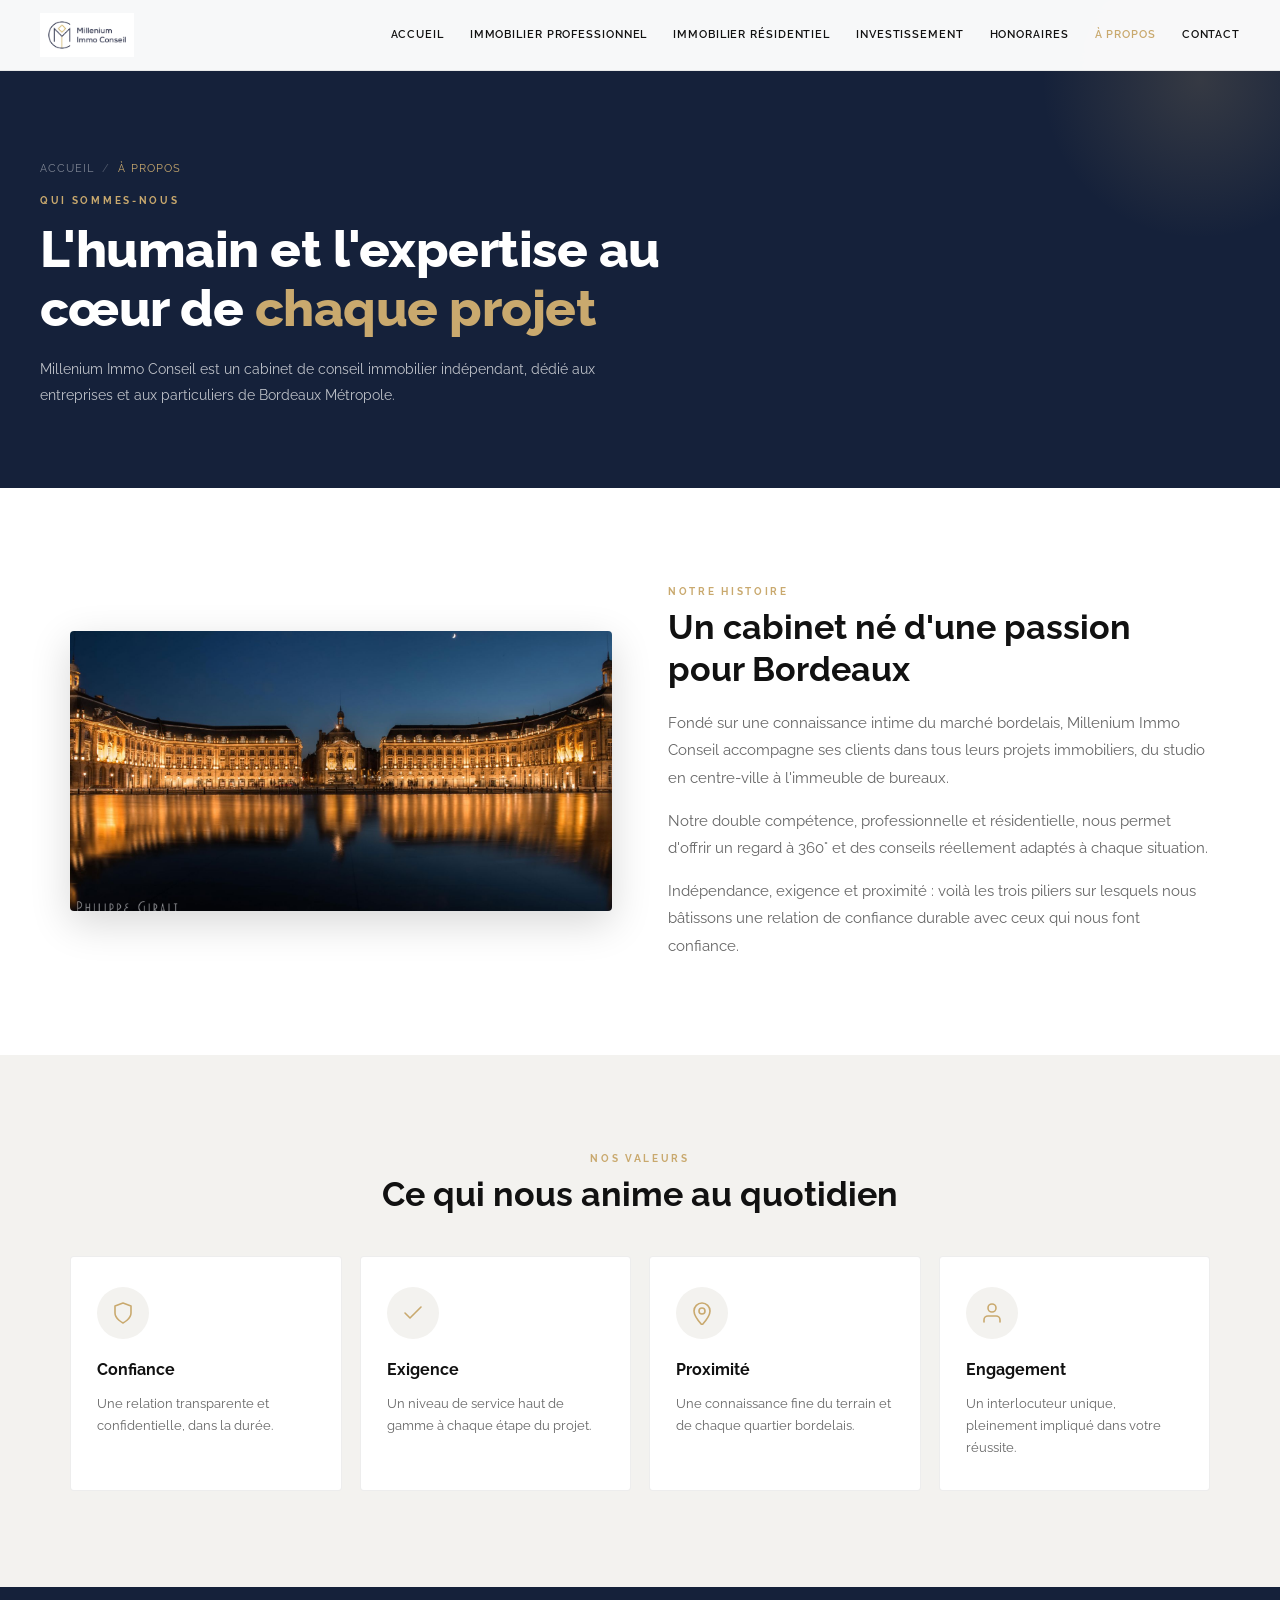
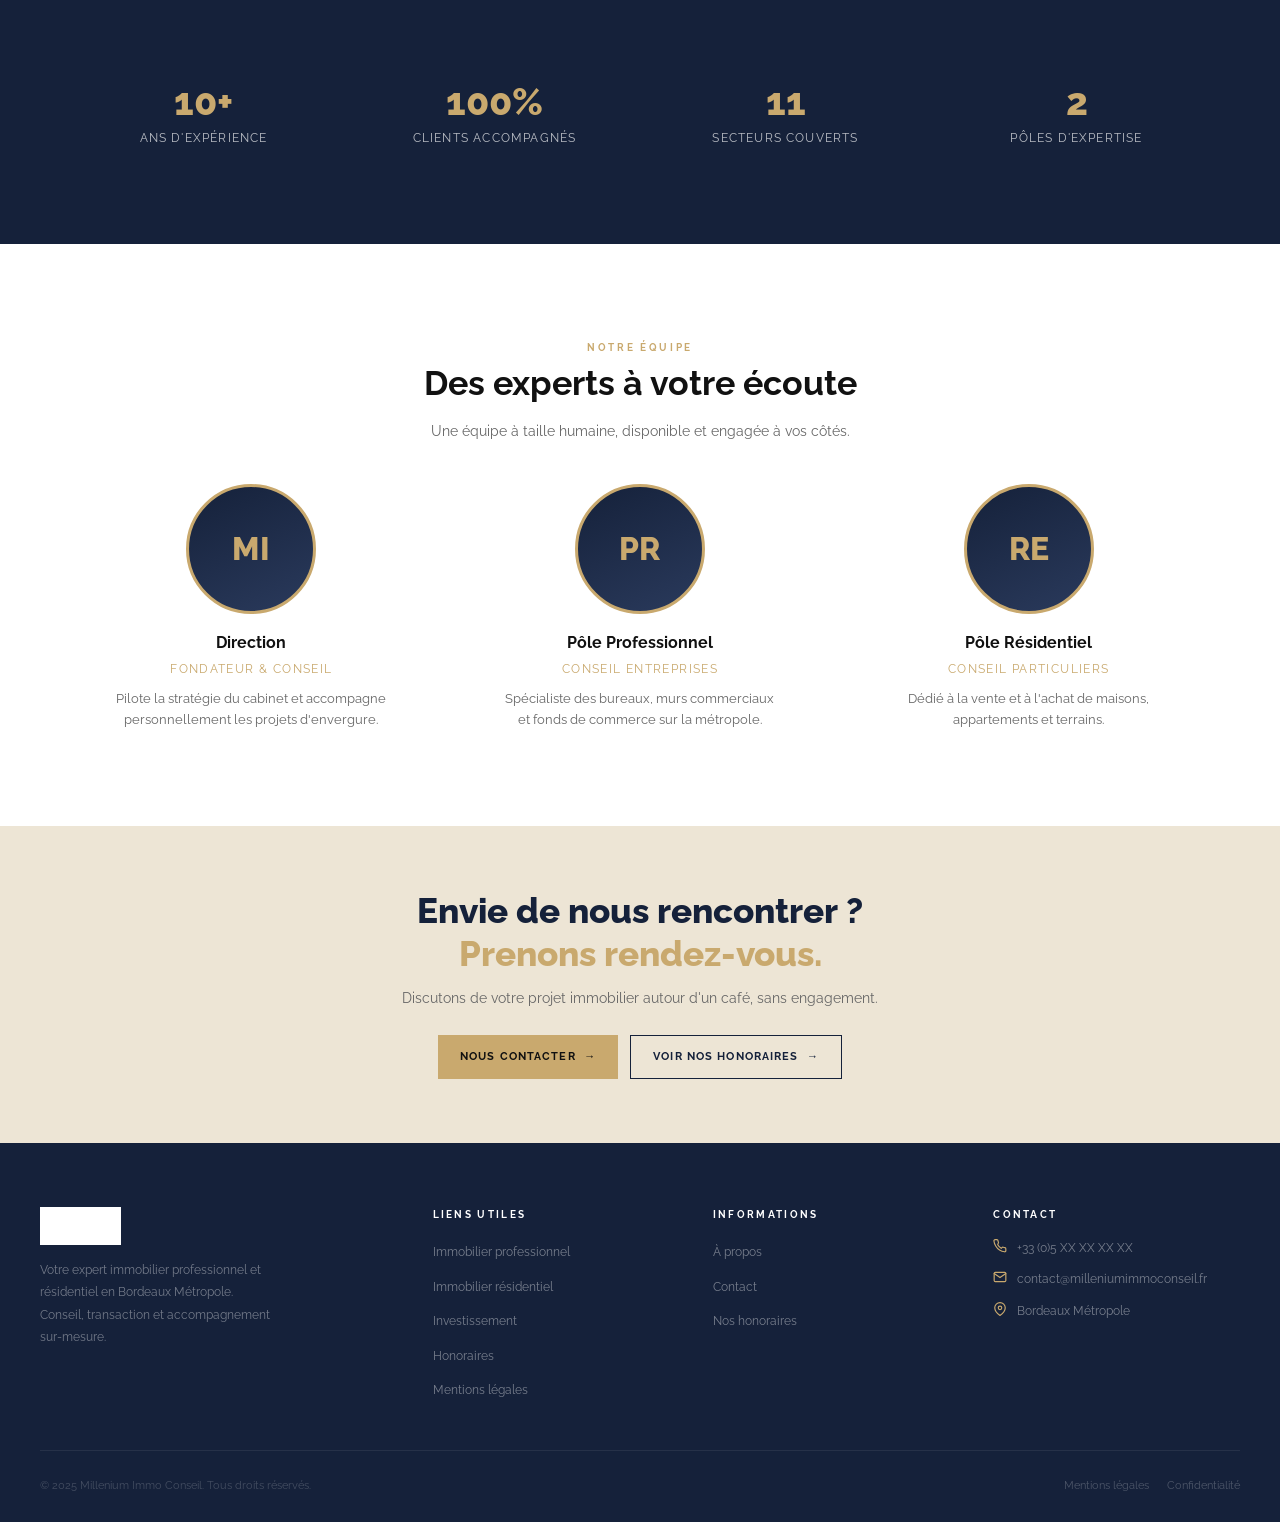
==== a-propos.html @ 80149eb8 "Ajoute les pages du site, images de secteurs et assets CSS/JS Refonte de la page d'accueil (SEO, pre" ====
<!DOCTYPE html>
<html lang="fr">
<head>
  <meta charset="UTF-8">
  <meta name="viewport" content="width=device-width, initial-scale=1.0">
  <title>À Propos – Millenium Immo Conseil</title>
  <meta name="description" content="Découvrez Millenium Immo Conseil : notre histoire, nos valeurs et notre équipe d'experts de l'immobilier à Bordeaux Métropole.">
  <link rel="preconnect" href="https://fonts.googleapis.com">
  <link rel="preconnect" href="https://fonts.gstatic.com" crossorigin>
  <link href="https://fonts.googleapis.com/css2?family=Raleway:wght@300;400;500;600;700;800&display=swap" rel="stylesheet">
  <link rel="stylesheet" href="css/style.css">
</head>
<body>

  <!-- ══════════ HEADER ══════════ -->
  <header>
    <div class="header-inner">
      <a href="index.html" class="logo"><img src="IMG/Logo_MilleniumImmoConseil.jpg" alt="Millenium Immo Conseil"></a>
      <button class="nav-toggle" id="navToggle" aria-label="Ouvrir le menu"><span></span><span></span><span></span></button>
      <nav class="main-nav" id="mainNav">
        <a href="index.html">Accueil</a>
        <a href="professionnel.html">Immobilier Professionnel</a>
        <a href="residentiel.html">Immobilier Résidentiel</a>
        <a href="investissement.html">Investissement</a>
        <a href="honoraires.html">Honoraires</a>
        <a href="a-propos.html" class="active">À Propos</a>
        <a href="contact.html">Contact</a>
      </nav>
    </div>
  </header>

  <!-- ══════════ HERO ══════════ -->
  <section class="page-hero">
    <div class="page-hero-inner">
      <div class="breadcrumb">
        <a href="index.html">Accueil</a><span class="sep">/</span><span class="current">À Propos</span>
      </div>
      <span class="eyebrow">Qui sommes-nous</span>
      <h1>L'humain et l'expertise au cœur de <span class="gold">chaque projet</span></h1>
      <p class="lead">Millenium Immo Conseil est un cabinet de conseil immobilier indépendant, dédié aux entreprises et aux particuliers de Bordeaux Métropole.</p>
    </div>
  </section>

  <!-- ══════════ HISTOIRE ══════════ -->
  <section class="section">
    <div class="container">
      <div class="split">
        <div class="split-media" style="background-image:url('IMG/place-de-la-bourse-1.jpg');"></div>
        <div>
          <span class="eyebrow">Notre histoire</span>
          <h2 class="section-h2">Un cabinet né d'une passion pour Bordeaux</h2>
          <div class="lead-text">
            <p>Fondé sur une connaissance intime du marché bordelais, Millenium Immo Conseil accompagne ses clients dans tous leurs projets immobiliers, du studio en centre-ville à l'immeuble de bureaux.</p>
            <p>Notre double compétence, professionnelle et résidentielle, nous permet d'offrir un regard à 360° et des conseils réellement adaptés à chaque situation.</p>
            <p>Indépendance, exigence et proximité&nbsp;: voilà les trois piliers sur lesquels nous bâtissons une relation de confiance durable avec ceux qui nous font confiance.</p>
          </div>
        </div>
      </div>
    </div>
  </section>

  <!-- ══════════ VALEURS ══════════ -->
  <section class="section alt">
    <div class="container">
      <div class="section-head">
        <span class="eyebrow">Nos valeurs</span>
        <h2 class="section-h2">Ce qui nous anime au quotidien</h2>
      </div>
      <div class="values-grid">
        <div class="feature-card">
          <div class="feature-icon"><svg width="24" height="24" viewBox="0 0 24 24" fill="none" stroke="currentColor" stroke-width="1.6" stroke-linecap="round" stroke-linejoin="round"><path d="M12 22s8-4 8-10V5l-8-3-8 3v7c0 6 8 10 8 10z"/></svg></div>
          <h3>Confiance</h3>
          <p>Une relation transparente et confidentielle, dans la durée.</p>
        </div>
        <div class="feature-card">
          <div class="feature-icon"><svg width="24" height="24" viewBox="0 0 24 24" fill="none" stroke="currentColor" stroke-width="1.6" stroke-linecap="round" stroke-linejoin="round"><polyline points="20 6 9 17 4 12"/></svg></div>
          <h3>Exigence</h3>
          <p>Un niveau de service haut de gamme à chaque étape du projet.</p>
        </div>
        <div class="feature-card">
          <div class="feature-icon"><svg width="24" height="24" viewBox="0 0 24 24" fill="none" stroke="currentColor" stroke-width="1.6" stroke-linecap="round" stroke-linejoin="round"><path d="M12 2a8 8 0 0 1 8 8c0 5.25-8 14-8 14S4 15.25 4 10a8 8 0 0 1 8-8z"/><circle cx="12" cy="10" r="3"/></svg></div>
          <h3>Proximité</h3>
          <p>Une connaissance fine du terrain et de chaque quartier bordelais.</p>
        </div>
        <div class="feature-card">
          <div class="feature-icon"><svg width="24" height="24" viewBox="0 0 24 24" fill="none" stroke="currentColor" stroke-width="1.6" stroke-linecap="round" stroke-linejoin="round"><path d="M20 21v-2a4 4 0 0 0-4-4H8a4 4 0 0 0-4 4v2"/><circle cx="12" cy="7" r="4"/></svg></div>
          <h3>Engagement</h3>
          <p>Un interlocuteur unique, pleinement impliqué dans votre réussite.</p>
        </div>
      </div>
    </div>
  </section>

  <!-- ══════════ CHIFFRES ══════════ -->
  <section class="section navy">
    <div class="container">
      <div class="stats">
        <div class="stat"><div class="num">10+</div><div class="label">Ans d'expérience</div></div>
        <div class="stat"><div class="num">100%</div><div class="label">Clients accompagnés</div></div>
        <div class="stat"><div class="num">11</div><div class="label">Secteurs couverts</div></div>
        <div class="stat"><div class="num">2</div><div class="label">Pôles d'expertise</div></div>
      </div>
    </div>
  </section>

  <!-- ══════════ ÉQUIPE ══════════ -->
  <section class="section">
    <div class="container">
      <div class="section-head">
        <span class="eyebrow">Notre équipe</span>
        <h2 class="section-h2">Des experts à votre écoute</h2>
        <p>Une équipe à taille humaine, disponible et engagée à vos côtés.</p>
      </div>
      <div class="team-grid cols-3">
        <div class="team-card">
          <div class="team-photo">MI</div>
          <h3>Direction</h3>
          <div class="role">Fondateur &amp; Conseil</div>
          <p>Pilote la stratégie du cabinet et accompagne personnellement les projets d'envergure.</p>
        </div>
        <div class="team-card">
          <div class="team-photo">PR</div>
          <h3>Pôle Professionnel</h3>
          <div class="role">Conseil entreprises</div>
          <p>Spécialiste des bureaux, murs commerciaux et fonds de commerce sur la métropole.</p>
        </div>
        <div class="team-card">
          <div class="team-photo">RE</div>
          <h3>Pôle Résidentiel</h3>
          <div class="role">Conseil particuliers</div>
          <p>Dédié à la vente et à l'achat de maisons, appartements et terrains.</p>
        </div>
      </div>
    </div>
  </section>

  <!-- ══════════ CTA ══════════ -->
  <section class="cta-band">
    <h2>Envie de nous rencontrer&nbsp;?<br><span class="gold">Prenons rendez-vous.</span></h2>
    <p>Discutons de votre projet immobilier autour d'un café, sans engagement.</p>
    <div class="cta-btns">
      <a href="contact.html" class="btn-cta-gold">Nous contacter &nbsp;→</a>
      <a href="honoraires.html" class="btn-cta-dark">Voir nos honoraires &nbsp;→</a>
    </div>
  </section>

  <!-- ══════════ FOOTER ══════════ -->
  <footer>
    <div class="footer-wrap">
      <div class="footer-top">
        <div>
          <img src="IMG/Logo_MilleniumImmoConseil_Q_fdblc.jpg" alt="Millenium Immo Conseil" class="f-logo" loading="lazy" decoding="async">
          <p class="f-brand-desc">Votre expert immobilier professionnel et résidentiel en Bordeaux Métropole. Conseil, transaction et accompagnement sur-mesure.</p>
        </div>
        <div>
          <p class="f-col-title">Liens Utiles</p>
          <ul class="f-links">
            <li><a href="professionnel.html">Immobilier professionnel</a></li>
            <li><a href="residentiel.html">Immobilier résidentiel</a></li>
            <li><a href="investissement.html">Investissement</a></li>
            <li><a href="honoraires.html">Honoraires</a></li>
            <li><a href="mentions-legales.html">Mentions légales</a></li>
          </ul>
        </div>
        <div>
          <p class="f-col-title">Informations</p>
          <ul class="f-links">
            <li><a href="a-propos.html">À propos</a></li>
            <li><a href="contact.html">Contact</a></li>
            <li><a href="honoraires.html">Nos honoraires</a></li>
          </ul>
        </div>
        <div>
          <p class="f-col-title">Contact</p>
          <div class="f-contact-row">
            <svg width="14" height="14" viewBox="0 0 24 24" fill="none" stroke="currentColor" stroke-width="2" stroke-linecap="round" stroke-linejoin="round"><path d="M22 16.92v3a2 2 0 0 1-2.18 2 19.79 19.79 0 0 1-8.63-3.07A19.5 19.5 0 0 1 4.69 12 19.79 19.79 0 0 1 1.61 3.37 2 2 0 0 1 3.58 1h3a2 2 0 0 1 2 1.72 12.84 12.84 0 0 0 .7 2.81 2 2 0 0 1-.45 2.11L8.09 9.91a16 16 0 0 0 6 6l1.27-1.27a2 2 0 0 1 2.11-.45 12.84 12.84 0 0 0 2.81.7A2 2 0 0 1 22 16.92z"/></svg>
            <span>+33 (0)5 XX XX XX XX</span>
          </div>
          <div class="f-contact-row">
            <svg width="14" height="14" viewBox="0 0 24 24" fill="none" stroke="currentColor" stroke-width="2" stroke-linecap="round" stroke-linejoin="round"><path d="M4 4h16c1.1 0 2 .9 2 2v12c0 1.1-.9 2-2 2H4c-1.1 0-2-.9-2-2V6c0-1.1.9-2 2-2z"/><polyline points="22,6 12,13 2,6"/></svg>
            <span>contact@milleniumimmoconseil.fr</span>
          </div>
          <div class="f-contact-row">
            <svg width="14" height="14" viewBox="0 0 24 24" fill="none" stroke="currentColor" stroke-width="2" stroke-linecap="round" stroke-linejoin="round"><path d="M21 10c0 7-9 13-9 13s-9-6-9-13a9 9 0 0 1 18 0z"/><circle cx="12" cy="10" r="3"/></svg>
            <span>Bordeaux Métropole</span>
          </div>
        </div>
      </div>
      <div class="footer-bottom">
        <span>© 2025 Millenium Immo Conseil. Tous droits réservés.</span>
        <div class="footer-bottom-links">
          <a href="mentions-legales.html">Mentions légales</a>
          <a href="mentions-legales.html">Confidentialité</a>
        </div>
      </div>
    </div>
  </footer>

  <script src="js/main.js"></script>
</body>
</html>
---- css/style.css ----
/* ════════════════════════════════════════════════
   Millenium Immo Conseil — Feuille de style partagée
   (mêmes couleurs / typographie que la page d'accueil)
   ════════════════════════════════════════════════ */

/* ── ROOT ───────────────────────────────── */
:root {
  --gold:       #C9A96E;
  --gold-light: #DFC08A;
  --dark:       #111111;
  --gray:       #666;
  --light-bg:   #F3F2EF;
  --navy:       #15213A;
  --cream:      #EDE5D5;
  --white:      #FFFFFF;
  --font:       'Raleway', sans-serif;
}

*, *::before, *::after { margin: 0; padding: 0; box-sizing: border-box; }
html { scroll-behavior: smooth; }
body { font-family: var(--font); color: var(--dark); background: var(--white); line-height: 1.6; -webkit-font-smoothing: antialiased; }
img { max-width: 100%; }

/* ── HEADER ─────────────────────────────── */
header {
  position: fixed;
  top: 0; left: 0; right: 0;
  z-index: 300;
  background: rgba(255,255,255,0.97);
  backdrop-filter: blur(10px);
  border-bottom: 1px solid rgba(0,0,0,0.07);
}

.header-inner {
  padding: 0 20px;
  height: 60px;
  display: flex;
  align-items: center;
  justify-content: space-between;
}

.logo img {
  height: 36px;
  width: auto;
  display: block;
  object-fit: contain;
}

/* hamburger */
.nav-toggle {
  display: flex;
  flex-direction: column;
  gap: 5px;
  background: none;
  border: none;
  cursor: pointer;
  padding: 6px;
  z-index: 10;
}
.nav-toggle span {
  display: block;
  width: 22px;
  height: 2px;
  background: var(--dark);
  border-radius: 1px;
  transition: transform 0.3s, opacity 0.3s;
}
.nav-toggle.open span:nth-child(1) { transform: translateY(7px) rotate(45deg); }
.nav-toggle.open span:nth-child(2) { opacity: 0; }
.nav-toggle.open span:nth-child(3) { transform: translateY(-7px) rotate(-45deg); }

/* mobile nav drawer */
.main-nav {
  display: none;
  position: fixed;
  top: 60px; left: 0; right: 0;
  background: rgba(255,255,255,0.99);
  padding: 24px 20px;
  border-bottom: 1px solid rgba(0,0,0,0.07);
  flex-direction: column;
  gap: 18px;
  z-index: 290;
}
.main-nav.open { display: flex; }

.main-nav a {
  color: var(--dark);
  text-decoration: none;
  font-size: 0.85rem;
  font-weight: 600;
  letter-spacing: 0.08em;
  text-transform: uppercase;
  transition: color 0.2s;
}
.main-nav a:hover, .main-nav a.active { color: var(--gold); }

@media (min-width: 1024px) {
  .header-inner {
    max-width: 1280px;
    margin: 0 auto;
    padding: 0 40px;
    height: 70px;
  }
  .logo img { height: 44px; }
  .nav-toggle { display: none; }
  .main-nav {
    display: flex !important;
    position: static;
    flex-direction: row;
    gap: 26px;
    padding: 0;
    background: none;
    border: none;
  }
  .main-nav a { font-size: 0.7rem; }
}

/* ── BOUTONS ────────────────────────────── */
.btn-primary {
  background: var(--gold);
  color: #111;
  padding: 12px 22px;
  font-family: var(--font);
  font-size: 0.7rem;
  font-weight: 700;
  letter-spacing: 0.1em;
  text-transform: uppercase;
  text-decoration: none;
  display: inline-flex;
  align-items: center;
  gap: 8px;
  transition: background 0.2s;
  white-space: nowrap;
  cursor: pointer;
  border: none;
}
.btn-primary:hover { background: var(--gold-light); }

.btn-ghost {
  background: rgba(0,0,0,0.30);
  color: var(--white);
  padding: 11px 22px;
  font-family: var(--font);
  font-size: 0.7rem;
  font-weight: 700;
  letter-spacing: 0.1em;
  text-transform: uppercase;
  text-decoration: none;
  border: 1.5px solid rgba(255,255,255,0.8);
  display: inline-flex;
  align-items: center;
  gap: 8px;
  transition: border-color 0.2s, background 0.2s;
  white-space: nowrap;
}
.btn-ghost:hover { border-color: #fff; background: rgba(0,0,0,0.50); }

.btn-outline-dark {
  display: inline-flex;
  align-items: center;
  gap: 8px;
  color: var(--white);
  font-family: var(--font);
  font-size: 0.7rem;
  font-weight: 700;
  letter-spacing: 0.1em;
  text-transform: uppercase;
  text-decoration: none;
  border: 1.5px solid rgba(255,255,255,0.65);
  padding: 12px 26px;
  transition: background 0.2s, color 0.2s, border-color 0.2s;
}
.btn-outline-dark:hover { background: var(--white); color: var(--navy); border-color: var(--white); }

/* bouton or sur fond clair */
.btn-cta-gold {
  background: var(--gold);
  color: #111;
  padding: 13px 22px;
  font-family: var(--font);
  font-size: 0.7rem;
  font-weight: 700;
  letter-spacing: 0.1em;
  text-transform: uppercase;
  text-decoration: none;
  display: inline-flex;
  align-items: center;
  gap: 8px;
  white-space: nowrap;
  transition: background 0.2s;
  border: none;
  cursor: pointer;
}
.btn-cta-gold:hover { background: var(--gold-light); }

.btn-cta-dark {
  background: transparent;
  color: var(--navy);
  padding: 12px 22px;
  font-family: var(--font);
  font-size: 0.7rem;
  font-weight: 700;
  letter-spacing: 0.1em;
  text-transform: uppercase;
  text-decoration: none;
  border: 1.5px solid var(--navy);
  display: inline-flex;
  align-items: center;
  gap: 8px;
  white-space: nowrap;
  transition: border-color 0.2s, background 0.2s;
}
.btn-cta-dark:hover { background: rgba(21,25,58,0.06); }

/* ── HERO DE PAGE (bandeau navy) ────────── */
.page-hero {
  position: relative;
  background: var(--navy);
  padding: 120px 20px 56px;
  overflow: hidden;
}
.page-hero::after {
  content: '';
  position: absolute;
  right: -80px; top: -80px;
  width: 320px; height: 320px;
  border-radius: 50%;
  background: radial-gradient(circle, rgba(201,169,110,0.18) 0%, transparent 70%);
  pointer-events: none;
}
.page-hero-inner { max-width: 1280px; margin: 0 auto; position: relative; z-index: 2; }

.breadcrumb {
  display: flex;
  gap: 8px;
  align-items: center;
  font-size: 0.66rem;
  letter-spacing: 0.1em;
  text-transform: uppercase;
  color: rgba(255,255,255,0.45);
  margin-bottom: 16px;
}
.breadcrumb a { color: rgba(255,255,255,0.45); text-decoration: none; transition: color 0.2s; }
.breadcrumb a:hover { color: var(--gold); }
.breadcrumb span.sep { color: rgba(255,255,255,0.25); }
.breadcrumb span.current { color: var(--gold); }

.page-hero .eyebrow {
  display: block;
  color: var(--gold);
  font-size: 0.6rem;
  font-weight: 700;
  letter-spacing: 0.28em;
  text-transform: uppercase;
  margin-bottom: 12px;
}

.page-hero h1 {
  color: var(--white);
  font-size: 2rem;
  font-weight: 800;
  line-height: 1.15;
  letter-spacing: -0.01em;
  max-width: 760px;
}
.page-hero h1 .gold { color: var(--gold); }

.page-hero p.lead {
  color: rgba(255,255,255,0.72);
  font-size: 0.9rem;
  line-height: 1.8;
  margin-top: 18px;
  max-width: 600px;
}

@media (min-width: 768px) {
  .page-hero { padding: 150px 32px 72px; }
  .page-hero h1 { font-size: 2.8rem; }
}
@media (min-width: 1024px) {
  .page-hero { padding: 160px 40px 80px; }
  .page-hero h1 { font-size: 3.2rem; }
}

/* ── SECTIONS GÉNÉRIQUES ────────────────── */
.section { padding: 56px 20px; }
.section.alt { background: var(--light-bg); }
.section.cream { background: var(--cream); }
.container { max-width: 1140px; margin: 0 auto; }
.container-narrow { max-width: 820px; margin: 0 auto; }

.eyebrow {
  display: block;
  color: var(--gold);
  font-size: 0.6rem;
  font-weight: 700;
  letter-spacing: 0.28em;
  text-transform: uppercase;
  margin-bottom: 8px;
}

.section-h2 {
  font-size: 1.6rem;
  font-weight: 700;
  color: var(--dark);
  line-height: 1.25;
  margin-bottom: 18px;
}
.section-head { text-align: center; margin-bottom: 40px; }
.section-head .section-h2 { margin-bottom: 0; }
.section-head p { color: var(--gray); font-size: 0.88rem; max-width: 620px; margin: 14px auto 0; line-height: 1.75; }

.lead-text { color: var(--gray); font-size: 0.92rem; line-height: 1.85; }
.lead-text p { margin-bottom: 16px; }
.lead-text p:last-child { margin-bottom: 0; }

@media (min-width: 768px) {
  .section { padding: 72px 32px; }
  .section-h2 { font-size: 1.9rem; }
}
@media (min-width: 1024px) {
  .section { padding: 96px 40px; }
  .section-h2 { font-size: 2.1rem; }
}

/* ── GRILLE DE CARTES SERVICES ──────────── */
.cards-grid {
  display: grid;
  grid-template-columns: 1fr;
  gap: 18px;
}
.feature-card {
  background: var(--white);
  border: 1px solid rgba(0,0,0,0.07);
  border-radius: 4px;
  padding: 30px 26px;
  transition: box-shadow 0.25s, transform 0.25s;
}
.section.alt .feature-card,
.section.cream .feature-card { background: var(--white); }
.feature-card:hover { box-shadow: 0 12px 36px rgba(0,0,0,0.09); transform: translateY(-3px); }

.feature-icon {
  width: 52px;
  height: 52px;
  border-radius: 50%;
  background: var(--light-bg);
  display: flex;
  align-items: center;
  justify-content: center;
  color: var(--gold);
  margin-bottom: 18px;
}
.feature-card h3 { font-size: 1rem; font-weight: 700; color: var(--dark); margin-bottom: 10px; }
.feature-card p { font-size: 0.82rem; color: var(--gray); line-height: 1.7; }

@media (min-width: 640px) { .cards-grid { grid-template-columns: 1fr 1fr; } }
@media (min-width: 1024px) { .cards-grid.cols-3 { grid-template-columns: repeat(3, 1fr); } }

/* ── LISTE À PUCES OR ───────────────────── */
.check-list { list-style: none; display: flex; flex-direction: column; gap: 14px; }
.check-list li {
  position: relative;
  padding-left: 30px;
  font-size: 0.86rem;
  color: var(--gray);
  line-height: 1.6;
}
.check-list li::before {
  content: '';
  position: absolute;
  left: 0; top: 2px;
  width: 18px; height: 18px;
  border-radius: 50%;
  background: var(--gold);
  -webkit-mask: url("data:image/svg+xml,%3Csvg xmlns='http://www.w3.org/2000/svg' viewBox='0 0 24 24' fill='none' stroke='black' stroke-width='3' stroke-linecap='round' stroke-linejoin='round'%3E%3Cpolyline points='20 6 9 17 4 12'/%3E%3C/svg%3E") center/12px no-repeat;
          mask: url("data:image/svg+xml,%3Csvg xmlns='http://www.w3.org/2000/svg' viewBox='0 0 24 24' fill='none' stroke='black' stroke-width='3' stroke-linecap='round' stroke-linejoin='round'%3E%3Cpolyline points='20 6 9 17 4 12'/%3E%3C/svg%3E") center/12px no-repeat;
}
.check-list li strong { color: var(--dark); font-weight: 700; }

/* ── DEUX COLONNES (texte + visuel) ─────── */
.split {
  display: grid;
  grid-template-columns: 1fr;
  gap: 36px;
  align-items: center;
}
.split-media {
  border-radius: 4px;
  overflow: hidden;
  min-height: 280px;
  background-size: cover;
  background-position: center;
  box-shadow: 0 12px 40px rgba(0,0,0,0.16);
}
@media (min-width: 900px) {
  .split { grid-template-columns: 1fr 1fr; gap: 56px; }
  .split.reverse .split-media { order: 2; }
}

/* ── ÉTAPES / PROCESS ───────────────────── */
.steps { display: grid; grid-template-columns: 1fr; gap: 20px; counter-reset: step; }
.step {
  position: relative;
  background: var(--white);
  border: 1px solid rgba(0,0,0,0.07);
  border-radius: 4px;
  padding: 28px 24px 24px;
}
.step::before {
  counter-increment: step;
  content: counter(step);
  position: absolute;
  top: -16px; left: 24px;
  width: 38px; height: 38px;
  background: var(--gold);
  color: #111;
  font-weight: 800;
  font-size: 0.95rem;
  border-radius: 50%;
  display: flex; align-items: center; justify-content: center;
}
.step h3 { font-size: 0.95rem; font-weight: 700; margin: 10px 0 8px; }
.step p { font-size: 0.8rem; color: var(--gray); line-height: 1.65; }
@media (min-width: 640px) { .steps { grid-template-columns: 1fr 1fr; } }
@media (min-width: 1024px) { .steps.cols-4 { grid-template-columns: repeat(4, 1fr); } }

/* ── STATS ──────────────────────────────── */
.stats { display: grid; grid-template-columns: 1fr 1fr; gap: 24px; }
.stat { text-align: center; }
.stat .num { font-size: 2.4rem; font-weight: 800; color: var(--gold); line-height: 1; }
.stat .label { font-size: 0.74rem; color: rgba(255,255,255,0.7); text-transform: uppercase; letter-spacing: 0.1em; margin-top: 8px; }
.section.navy { background: var(--navy); }
.section.navy .section-h2 { color: var(--white); }
.section.navy .lead-text { color: rgba(255,255,255,0.7); }
@media (min-width: 768px) { .stats { grid-template-columns: repeat(4, 1fr); } }

/* ── TARIFS / HONORAIRES ────────────────── */
.pricing-grid {
  display: grid;
  grid-template-columns: 1fr;
  gap: 22px;
}
.price-card {
  background: var(--white);
  border: 1px solid rgba(0,0,0,0.08);
  border-radius: 6px;
  padding: 34px 28px;
  display: flex;
  flex-direction: column;
}
.price-card.featured {
  border: 1.5px solid var(--gold);
  box-shadow: 0 16px 44px rgba(201,169,110,0.18);
  position: relative;
}
.price-card.featured::before {
  content: 'Le plus demandé';
  position: absolute;
  top: -12px; left: 50%; transform: translateX(-50%);
  background: var(--gold);
  color: #111;
  font-size: 0.58rem;
  font-weight: 700;
  letter-spacing: 0.14em;
  text-transform: uppercase;
  padding: 5px 14px;
  border-radius: 20px;
  white-space: nowrap;
}
.price-card h3 { font-size: 0.7rem; letter-spacing: 0.18em; text-transform: uppercase; color: var(--gold); font-weight: 700; margin-bottom: 14px; }
.price-card .price { font-size: 2.4rem; font-weight: 800; color: var(--dark); line-height: 1; }
.price-card .price small { font-size: 0.85rem; font-weight: 600; color: var(--gray); }
.price-card .price-sub { font-size: 0.78rem; color: var(--gray); margin: 8px 0 22px; }
.price-card .check-list { margin-bottom: 26px; }
.price-card .check-list li { font-size: 0.82rem; }
.price-card .btn-cta-gold, .price-card .btn-cta-dark { justify-content: center; margin-top: auto; }
@media (min-width: 768px) { .pricing-grid { grid-template-columns: repeat(3, 1fr); align-items: start; } }

.fee-table { width: 100%; border-collapse: collapse; font-size: 0.85rem; }
.fee-table th, .fee-table td { padding: 14px 18px; text-align: left; border-bottom: 1px solid rgba(0,0,0,0.08); }
.fee-table thead th { background: var(--navy); color: var(--white); font-size: 0.66rem; letter-spacing: 0.1em; text-transform: uppercase; }
.fee-table tbody tr:hover { background: var(--light-bg); }
.fee-table td:last-child { font-weight: 700; color: var(--gold); white-space: nowrap; }
.fee-table-wrap { overflow-x: auto; border: 1px solid rgba(0,0,0,0.08); border-radius: 6px; }
.note { font-size: 0.74rem; color: var(--gray); margin-top: 14px; line-height: 1.6; }

/* ── ÉQUIPE / À PROPOS ──────────────────── */
.values-grid { display: grid; grid-template-columns: 1fr; gap: 18px; }
@media (min-width: 640px) { .values-grid { grid-template-columns: 1fr 1fr; } }
@media (min-width: 1024px) { .values-grid { grid-template-columns: repeat(4, 1fr); } }

.team-grid { display: grid; grid-template-columns: 1fr; gap: 26px; }
.team-card { text-align: center; }
.team-photo {
  width: 130px; height: 130px;
  border-radius: 50%;
  margin: 0 auto 16px;
  background: linear-gradient(155deg, var(--navy) 0%, #2a3a5c 100%);
  display: flex; align-items: center; justify-content: center;
  color: var(--gold);
  font-size: 2rem; font-weight: 800;
  border: 3px solid var(--gold);
}
.team-card h3 { font-size: 1rem; font-weight: 700; }
.team-card .role { font-size: 0.72rem; color: var(--gold); text-transform: uppercase; letter-spacing: 0.12em; margin: 4px 0 10px; }
.team-card p { font-size: 0.8rem; color: var(--gray); line-height: 1.65; max-width: 280px; margin: 0 auto; }
@media (min-width: 640px) { .team-grid { grid-template-columns: 1fr 1fr; } }
@media (min-width: 1024px) { .team-grid.cols-3 { grid-template-columns: repeat(3, 1fr); } }

/* ── CONTACT ────────────────────────────── */
.contact-layout { display: grid; grid-template-columns: 1fr; gap: 40px; }
@media (min-width: 900px) { .contact-layout { grid-template-columns: 1.1fr 0.9fr; gap: 56px; } }

.contact-info-card { display: flex; flex-direction: column; gap: 22px; }
.contact-info-row { display: flex; gap: 16px; align-items: flex-start; }
.contact-info-row .ci-icon {
  flex-shrink: 0;
  width: 44px; height: 44px;
  border-radius: 50%;
  background: var(--light-bg);
  display: flex; align-items: center; justify-content: center;
  color: var(--gold);
}
.contact-info-row h4 { font-size: 0.7rem; letter-spacing: 0.12em; text-transform: uppercase; color: var(--gray); margin-bottom: 4px; }
.contact-info-row p, .contact-info-row a { font-size: 0.92rem; color: var(--dark); text-decoration: none; line-height: 1.5; }
.contact-info-row a:hover { color: var(--gold); }

.contact-form { display: flex; flex-direction: column; gap: 16px; }
.form-row { display: grid; grid-template-columns: 1fr; gap: 16px; }
@media (min-width: 560px) { .form-row { grid-template-columns: 1fr 1fr; } }
.field { display: flex; flex-direction: column; gap: 6px; }
.field label { font-size: 0.72rem; font-weight: 600; letter-spacing: 0.06em; text-transform: uppercase; color: var(--gray); }
.field input, .field select, .field textarea {
  font-family: var(--font);
  font-size: 0.9rem;
  padding: 12px 14px;
  border: 1px solid rgba(0,0,0,0.16);
  border-radius: 4px;
  background: var(--white);
  color: var(--dark);
  transition: border-color 0.2s;
}
.field input:focus, .field select:focus, .field textarea:focus { outline: none; border-color: var(--gold); }
.field textarea { resize: vertical; min-height: 130px; }
.form-consent { display: flex; gap: 10px; align-items: flex-start; font-size: 0.74rem; color: var(--gray); line-height: 1.5; }
.form-consent input { margin-top: 3px; accent-color: var(--gold); }
.form-feedback { font-size: 0.82rem; color: var(--gold); font-weight: 600; display: none; }
.form-feedback.show { display: block; }

.map-embed { border: 0; width: 100%; height: 320px; border-radius: 6px; margin-top: 8px; }

/* ── BANDEAU CTA (réutilisable) ─────────── */
.cta-band {
  background: var(--cream);
  padding: 48px 24px;
  text-align: center;
}
.cta-band h2 { font-size: 1.6rem; font-weight: 800; color: var(--navy); line-height: 1.2; margin-bottom: 12px; }
.cta-band h2 .gold { color: var(--gold); }
.cta-band p { color: var(--gray); font-size: 0.88rem; max-width: 520px; margin: 0 auto 24px; line-height: 1.7; }
.cta-band .cta-btns { display: flex; flex-wrap: wrap; gap: 12px; justify-content: center; }
@media (min-width: 768px) { .cta-band { padding: 64px 32px; } .cta-band h2 { font-size: 2.2rem; } }

/* ── FOOTER ─────────────────────────────── */
footer {
  background: var(--navy);
  padding: 48px 20px 24px;
}
.footer-wrap { max-width: 1280px; margin: 0 auto; }
.footer-top {
  display: grid;
  grid-template-columns: 1fr;
  gap: 32px;
  padding-bottom: 40px;
  border-bottom: 1px solid rgba(255,255,255,0.07);
  margin-bottom: 22px;
}
.f-logo {
  height: 38px;
  width: auto;
  display: block;
  margin-bottom: 14px;
  filter: brightness(0) invert(1);
  object-fit: contain;
}
.f-brand-desc { color: rgba(255,255,255,0.4); font-size: 0.78rem; line-height: 1.8; max-width: 230px; }
.f-col-title { color: var(--white); font-size: 0.6rem; font-weight: 700; letter-spacing: 0.24em; text-transform: uppercase; margin-bottom: 16px; }
.f-links { list-style: none; display: flex; flex-direction: column; gap: 9px; }
.f-links a { color: rgba(255,255,255,0.42); text-decoration: none; font-size: 0.78rem; transition: color 0.18s; }
.f-links a:hover { color: var(--gold); }
.f-contact-row { display: flex; align-items: flex-start; gap: 10px; margin-bottom: 12px; color: rgba(255,255,255,0.42); font-size: 0.78rem; line-height: 1.55; }
.f-contact-row svg { color: var(--gold); flex-shrink: 0; margin-top: 1px; }
.footer-bottom { display: flex; flex-direction: column; gap: 8px; font-size: 0.68rem; color: rgba(255,255,255,0.2); }
.footer-bottom-links { display: flex; gap: 18px; }
.footer-bottom a { color: rgba(255,255,255,0.24); text-decoration: none; transition: color 0.18s; }
.footer-bottom a:hover { color: var(--gold); }

@media (min-width: 640px) {
  .footer-top { grid-template-columns: 1fr 1fr; gap: 32px; }
  .footer-bottom { flex-direction: row; justify-content: space-between; align-items: center; }
}
@media (min-width: 1024px) {
  footer { padding: 64px 40px 28px; }
  .footer-top { grid-template-columns: 1.5fr 1fr 1fr 1.1fr; gap: 56px; padding-bottom: 48px; margin-bottom: 26px; }
}
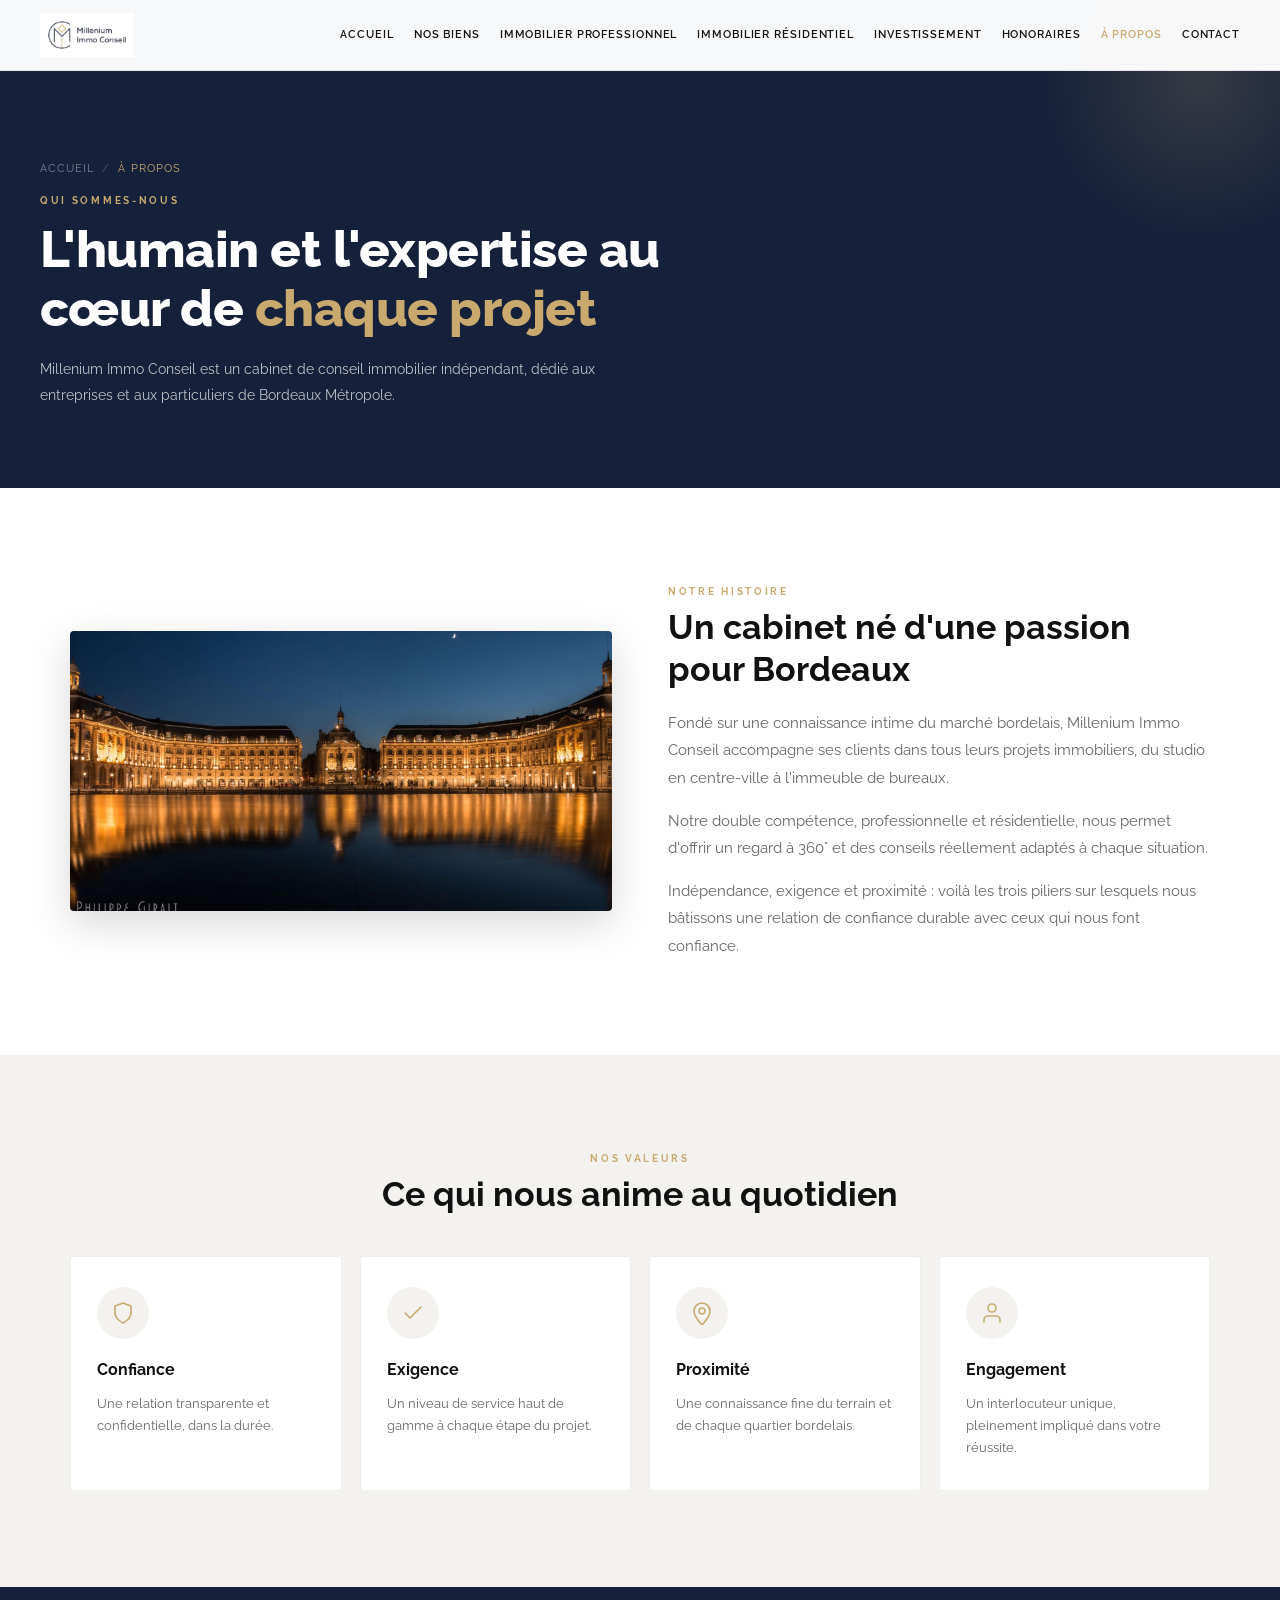
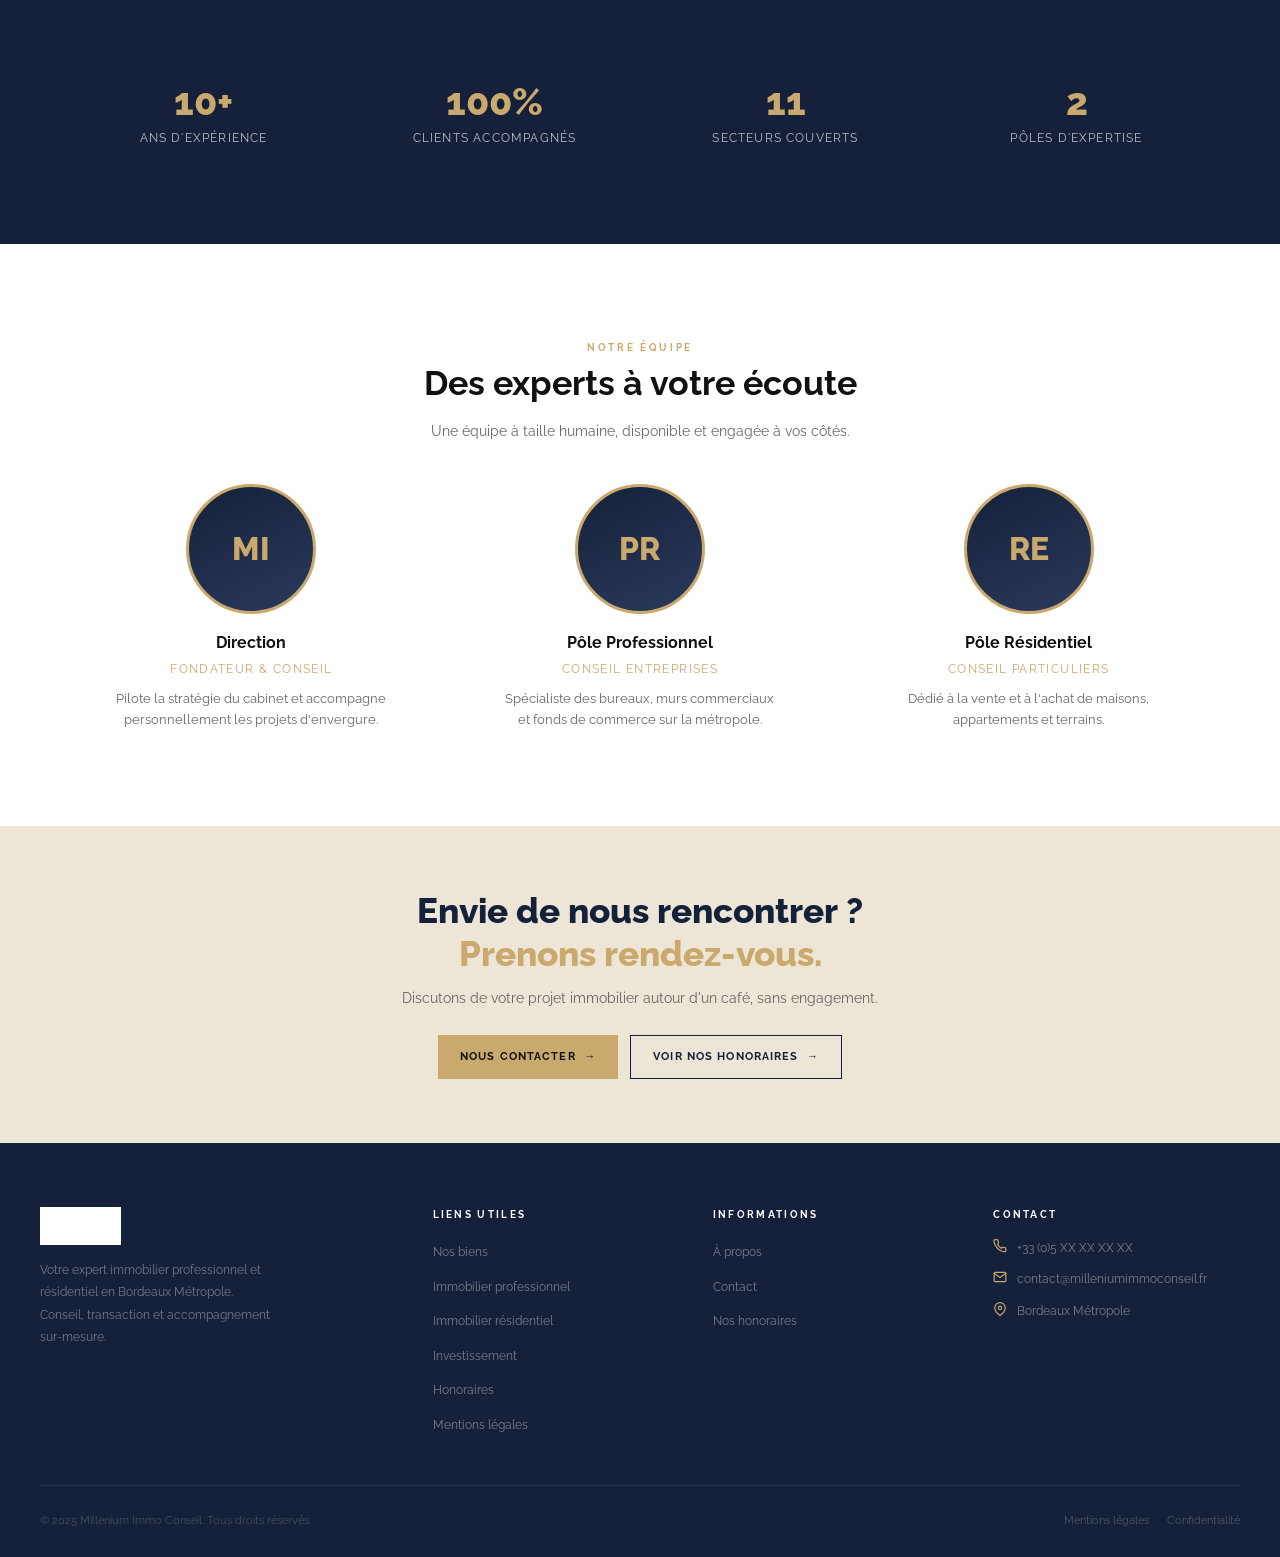
==== commit bd24e56f: "Ajoute un catalogue de biens et un espace admin auto-géré (Supabase) Permet à l'agente de créer/modi" ====
--- a/a-propos.html
+++ b/a-propos.html
@@ -19,6 +19,7 @@
       <button class="nav-toggle" id="navToggle" aria-label="Ouvrir le menu"><span></span><span></span><span></span></button>
       <nav class="main-nav" id="mainNav">
         <a href="index.html">Accueil</a>
+        <a href="catalogue.html">Nos Biens</a>
         <a href="professionnel.html">Immobilier Professionnel</a>
         <a href="residentiel.html">Immobilier Résidentiel</a>
         <a href="investissement.html">Investissement</a>
@@ -155,6 +156,7 @@
         <div>
           <p class="f-col-title">Liens Utiles</p>
           <ul class="f-links">
+            <li><a href="catalogue.html">Nos biens</a></li>
             <li><a href="professionnel.html">Immobilier professionnel</a></li>
             <li><a href="residentiel.html">Immobilier résidentiel</a></li>
             <li><a href="investissement.html">Investissement</a></li>
--- a/css/style.css
+++ b/css/style.css
@@ -107,7 +107,7 @@
     display: flex !important;
     position: static;
     flex-direction: row;
-    gap: 26px;
+    gap: 20px;
     padding: 0;
     background: none;
     border: none;
@@ -604,3 +604,118 @@
   footer { padding: 64px 40px 28px; }
   .footer-top { grid-template-columns: 1.5fr 1fr 1fr 1.1fr; gap: 56px; padding-bottom: 48px; margin-bottom: 26px; }
 }
+
+/* ── CATALOGUE (biens) ──────────────────── */
+.catalogue-filters { display: flex; flex-wrap: wrap; gap: 10px; justify-content: center; margin-bottom: 32px; }
+.filter-btn {
+  font-family: var(--font);
+  font-size: 0.68rem;
+  font-weight: 700;
+  letter-spacing: 0.08em;
+  text-transform: uppercase;
+  color: var(--gray);
+  background: var(--white);
+  border: 1px solid rgba(0,0,0,0.14);
+  border-radius: 20px;
+  padding: 9px 18px;
+  cursor: pointer;
+  transition: border-color 0.2s, color 0.2s, background 0.2s;
+}
+.filter-btn:hover { border-color: var(--gold); color: var(--dark); }
+.filter-btn.active { background: var(--navy); border-color: var(--navy); color: var(--white); }
+
+.listing-grid { display: grid; grid-template-columns: 1fr; gap: 22px; }
+@media (min-width: 640px) { .listing-grid { grid-template-columns: 1fr 1fr; } }
+@media (min-width: 1024px) { .listing-grid { grid-template-columns: repeat(3, 1fr); } }
+
+.listing-card {
+  background: var(--white);
+  border: 1px solid rgba(0,0,0,0.07);
+  border-radius: 4px;
+  overflow: hidden;
+  text-decoration: none;
+  color: inherit;
+  display: block;
+  transition: box-shadow 0.25s, transform 0.25s;
+}
+.listing-card:hover { box-shadow: 0 12px 36px rgba(0,0,0,0.12); transform: translateY(-3px); }
+.listing-card-photo { position: relative; aspect-ratio: 4/3; background-size: cover; background-position: center; background-color: var(--light-bg); }
+.listing-badge {
+  position: absolute; top: 12px; left: 12px;
+  font-size: 0.58rem; font-weight: 700; letter-spacing: 0.1em; text-transform: uppercase;
+  padding: 5px 12px; border-radius: 20px; color: var(--white);
+}
+.listing-badge.disponible     { background: #2E7D4F; }
+.listing-badge.sous_compromis { background: var(--gold); color: #111; }
+.listing-badge.vendu          { background: var(--gray); }
+.listing-card-body { padding: 20px 20px 22px; }
+.listing-card-body .listing-type { color: var(--gold); font-size: 0.6rem; font-weight: 700; letter-spacing: 0.16em; text-transform: uppercase; margin-bottom: 6px; }
+.listing-card-body h3 { font-size: 1rem; font-weight: 700; color: var(--dark); margin-bottom: 6px; }
+.listing-card-body .listing-price { font-size: 1.3rem; font-weight: 800; color: var(--navy); margin-bottom: 10px; }
+.listing-meta { display: flex; flex-wrap: wrap; gap: 12px; font-size: 0.76rem; color: var(--gray); }
+.catalogue-empty, .catalogue-loading { text-align: center; color: var(--gray); font-size: 0.9rem; padding: 40px 20px; }
+
+/* ── FICHE BIEN ─────────────────────────── */
+.listing-detail { display: grid; grid-template-columns: 1fr; gap: 40px; }
+@media (min-width: 900px) { .listing-detail { grid-template-columns: 1.1fr 0.9fr; gap: 56px; } }
+.listing-gallery-main { aspect-ratio: 4/3; background-size: cover; background-position: center; border-radius: 4px; background-color: var(--light-bg); box-shadow: 0 12px 40px rgba(0,0,0,0.14); }
+.listing-gallery-thumbs { display: flex; gap: 8px; margin-top: 10px; flex-wrap: wrap; }
+.listing-gallery-thumbs .thumb { width: 64px; height: 64px; border-radius: 3px; background-size: cover; background-position: center; cursor: pointer; opacity: 0.6; transition: opacity 0.2s; border: none; padding: 0; }
+.listing-gallery-thumbs .thumb:hover, .listing-gallery-thumbs .thumb.active { opacity: 1; }
+.listing-detail-info .listing-price { font-size: 2rem; font-weight: 800; color: var(--navy); margin: 10px 0 18px; }
+.listing-detail-info .listing-meta { margin-bottom: 22px; font-size: 0.85rem; gap: 18px; }
+.listing-detail-info .cta-block { margin-top: 30px; padding-top: 26px; border-top: 1px solid rgba(0,0,0,0.08); }
+.listing-detail-info .cta-block p { font-size: 0.9rem; color: var(--dark); font-weight: 600; margin-bottom: 14px; }
+.listing-detail-info .cta-block .cta-btns { display: flex; flex-wrap: wrap; gap: 12px; }
+
+/* ── ADMIN ──────────────────────────────── */
+.admin-toolbar { display: flex; flex-wrap: wrap; gap: 12px; align-items: center; justify-content: space-between; margin-bottom: 28px; }
+.admin-toolbar .admin-user { font-size: 0.8rem; color: var(--gray); }
+.admin-table-wrap { overflow-x: auto; border: 1px solid rgba(0,0,0,0.08); border-radius: 6px; }
+.admin-table { width: 100%; border-collapse: collapse; font-size: 0.82rem; }
+.admin-table th, .admin-table td { padding: 12px 16px; text-align: left; border-bottom: 1px solid rgba(0,0,0,0.08); vertical-align: middle; }
+.admin-table thead th { background: var(--navy); color: var(--white); font-size: 0.62rem; letter-spacing: 0.08em; text-transform: uppercase; }
+.admin-table tbody tr:hover { background: var(--light-bg); }
+.admin-thumb { width: 56px; height: 42px; border-radius: 3px; background-size: cover; background-position: center; background-color: var(--light-bg); }
+.admin-row-actions { display: flex; gap: 8px; flex-wrap: wrap; }
+.publie-pill { font-size: 0.6rem; font-weight: 700; text-transform: uppercase; padding: 4px 10px; border-radius: 20px; letter-spacing: 0.06em; display: inline-block; }
+.publie-pill.oui { background: rgba(46,125,79,0.12); color: #2E7D4F; }
+.publie-pill.non { background: rgba(0,0,0,0.06); color: var(--gray); }
+.btn-danger {
+  background: transparent;
+  border: 1.5px solid #B23A2E;
+  color: #B23A2E;
+  font-family: var(--font);
+  font-size: 0.66rem;
+  font-weight: 700;
+  letter-spacing: 0.08em;
+  text-transform: uppercase;
+  padding: 8px 14px;
+  cursor: pointer;
+  transition: background 0.2s, color 0.2s;
+}
+.btn-danger:hover { background: #B23A2E; color: var(--white); }
+.btn-small { padding: 8px 14px; font-size: 0.66rem; }
+.photo-dropzone {
+  border: 1.5px dashed rgba(0,0,0,0.2);
+  border-radius: 6px;
+  padding: 24px;
+  text-align: center;
+  color: var(--gray);
+  font-size: 0.82rem;
+  cursor: pointer;
+  background: var(--light-bg);
+}
+.photo-dropzone:hover { border-color: var(--gold); color: var(--dark); }
+.photo-preview-grid { display: flex; flex-wrap: wrap; gap: 10px; margin-top: 12px; }
+.photo-preview-grid .p-thumb { position: relative; width: 90px; height: 90px; border-radius: 4px; overflow: hidden; background-size: cover; background-position: center; background-color: var(--light-bg); }
+.photo-preview-grid .p-thumb button {
+  position: absolute; top: 3px; right: 3px;
+  background: rgba(0,0,0,0.6); color: #fff; border: none;
+  border-radius: 50%; width: 20px; height: 20px; cursor: pointer;
+  font-size: 0.7rem; line-height: 1;
+}
+.admin-panel { background: var(--white); border: 1px solid rgba(0,0,0,0.08); border-radius: 6px; padding: 28px 24px; margin-bottom: 28px; }
+.admin-panel h3 { font-size: 1rem; font-weight: 700; margin-bottom: 20px; }
+.form-feedback.error { color: #B23A2E; }
+.hidden { display: none !important; }
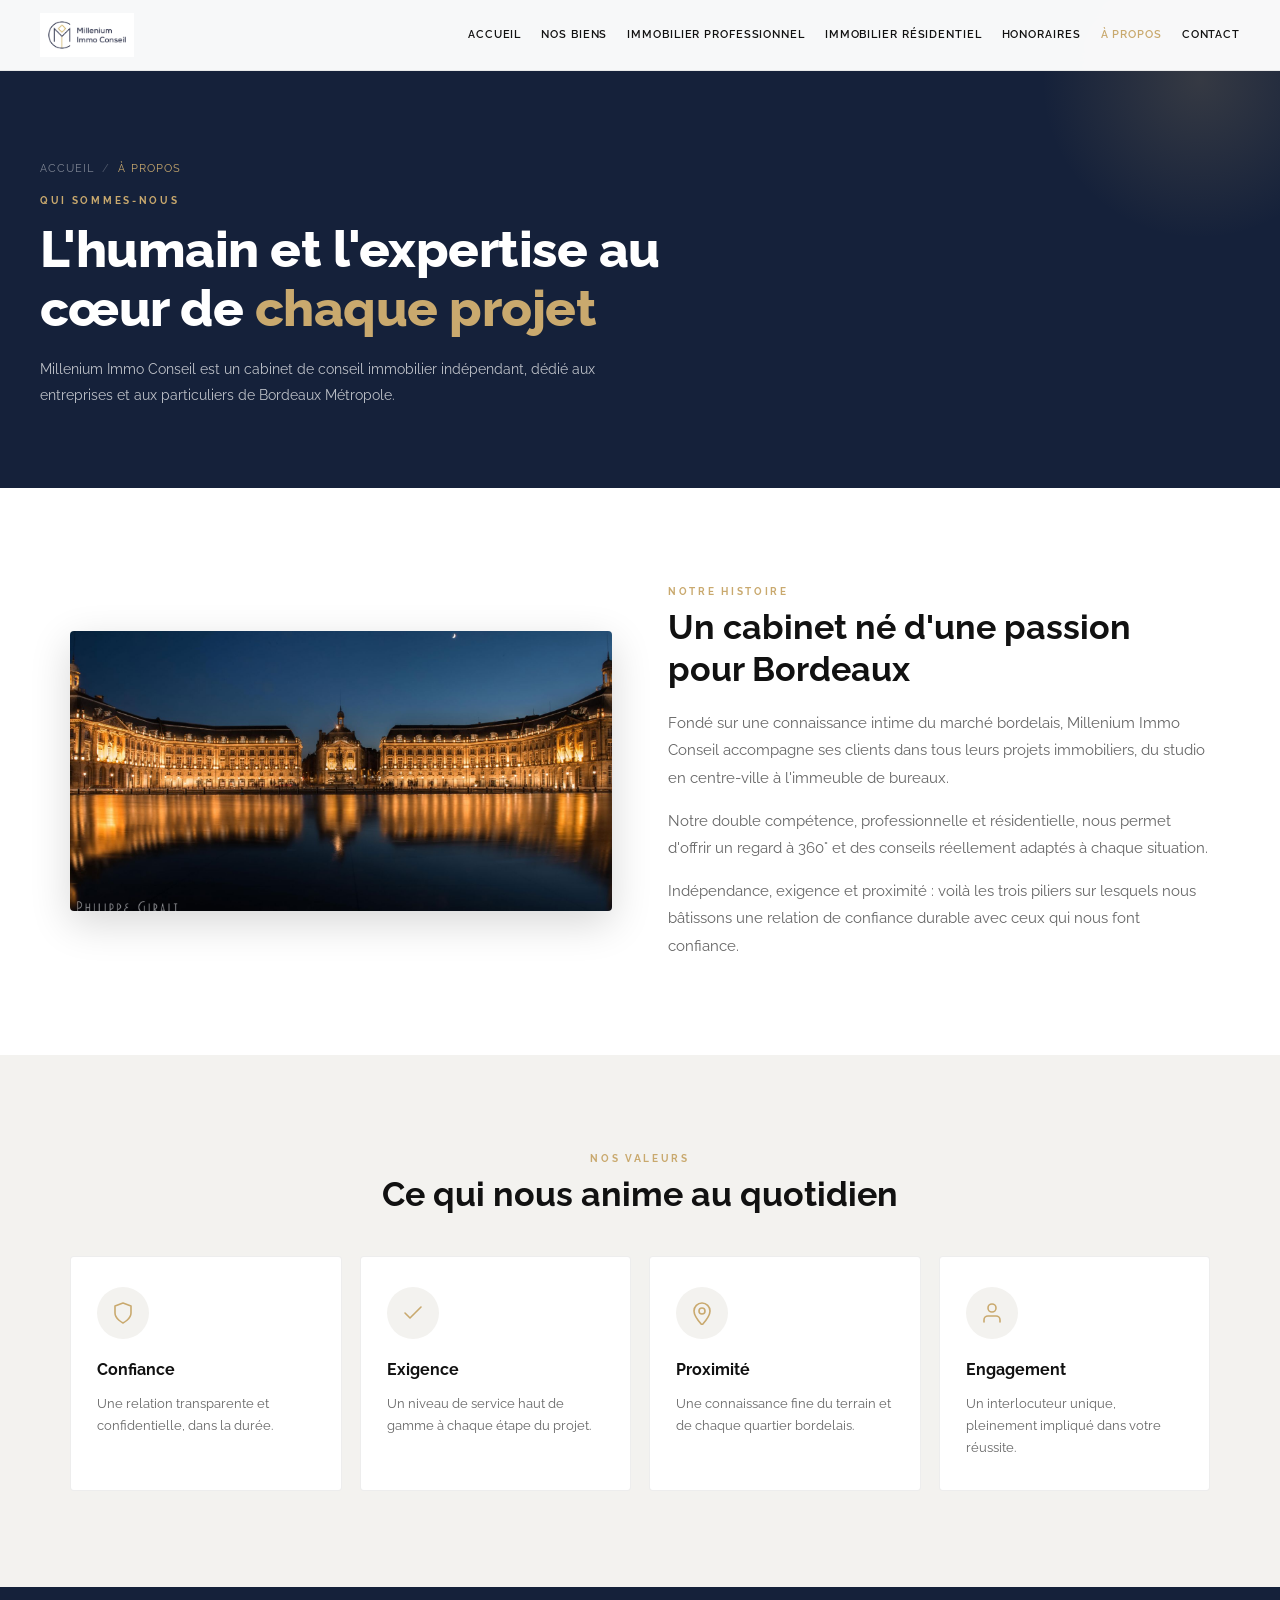
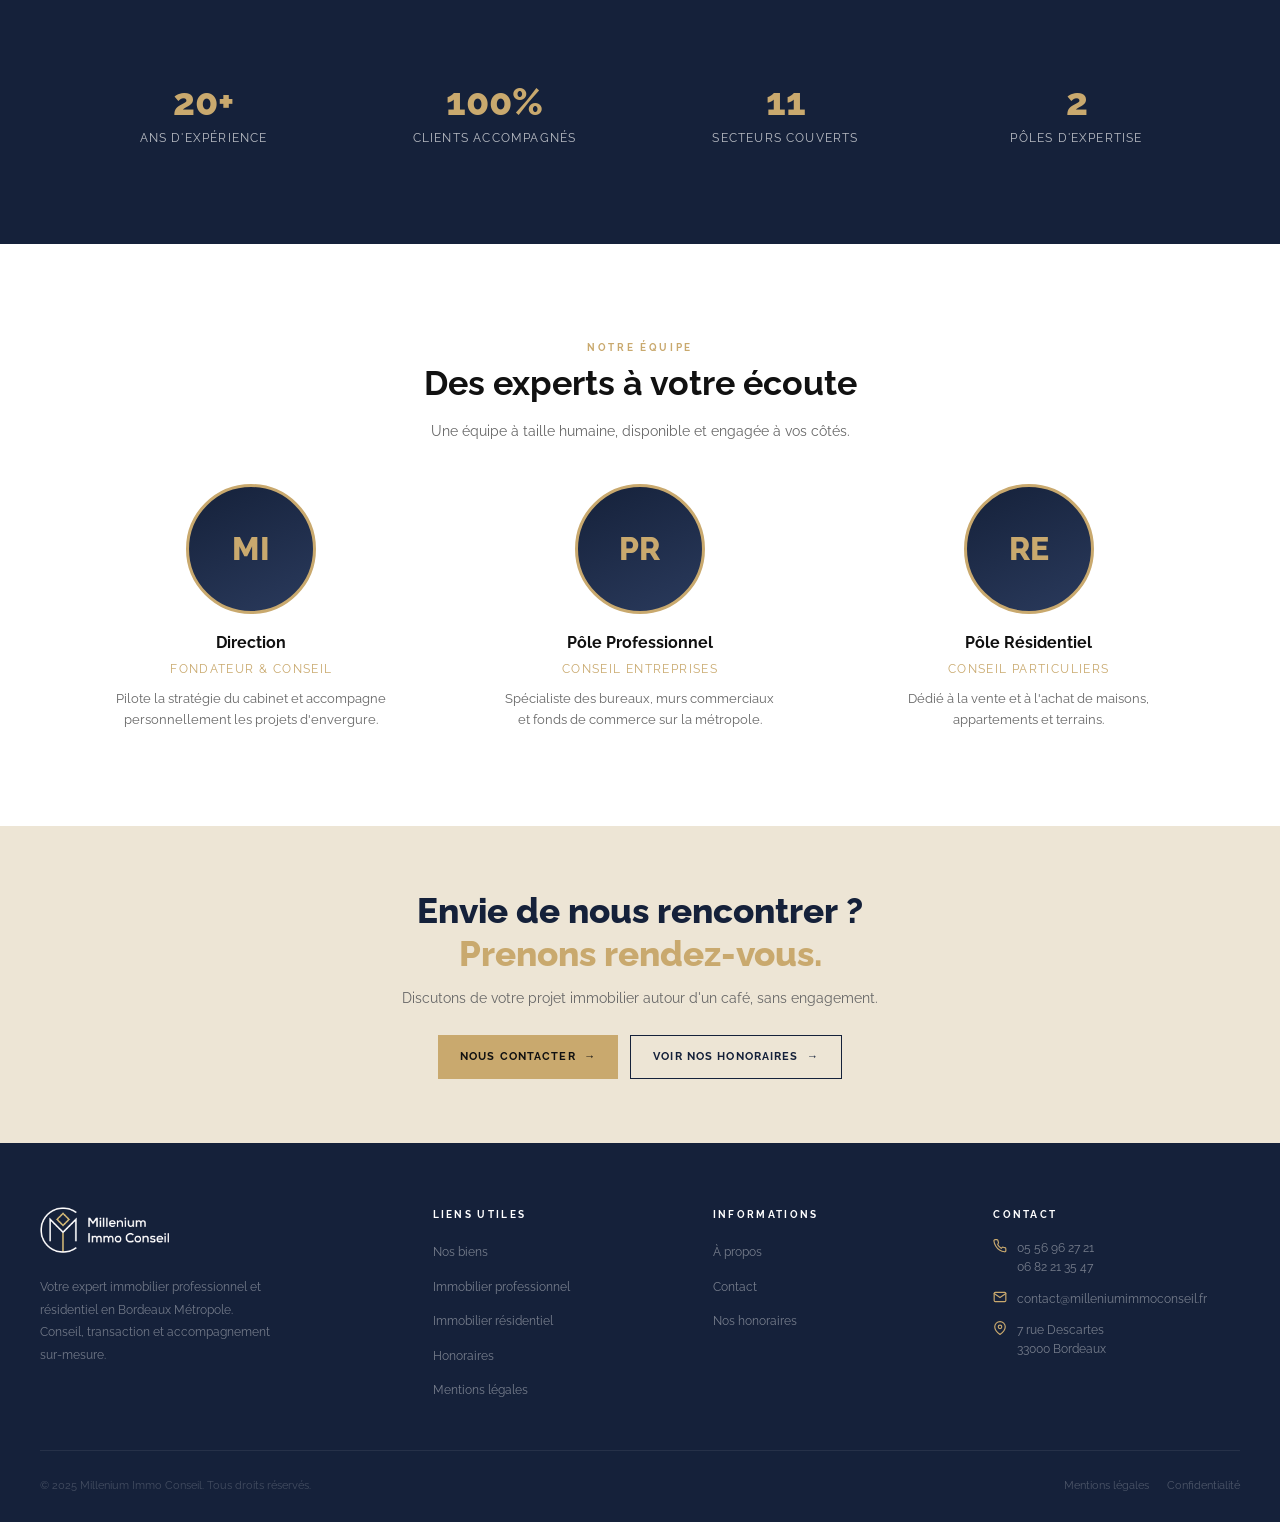
==== commit ed5eabd6: "Refonte secteurs en carte interactive, coordonnées réelles et visuels - Remplace la grille photo des" ====
--- a/a-propos.html
+++ b/a-propos.html
@@ -22,7 +22,6 @@
         <a href="catalogue.html">Nos Biens</a>
         <a href="professionnel.html">Immobilier Professionnel</a>
         <a href="residentiel.html">Immobilier Résidentiel</a>
-        <a href="investissement.html">Investissement</a>
         <a href="honoraires.html">Honoraires</a>
         <a href="a-propos.html" class="active">À Propos</a>
         <a href="contact.html">Contact</a>
@@ -96,7 +95,7 @@
   <section class="section navy">
     <div class="container">
       <div class="stats">
-        <div class="stat"><div class="num">10+</div><div class="label">Ans d'expérience</div></div>
+        <div class="stat"><div class="num">20+</div><div class="label">Ans d'expérience</div></div>
         <div class="stat"><div class="num">100%</div><div class="label">Clients accompagnés</div></div>
         <div class="stat"><div class="num">11</div><div class="label">Secteurs couverts</div></div>
         <div class="stat"><div class="num">2</div><div class="label">Pôles d'expertise</div></div>
@@ -150,7 +149,9 @@
     <div class="footer-wrap">
       <div class="footer-top">
         <div>
-          <img src="IMG/Logo_MilleniumImmoConseil_Q_fdblc.jpg" alt="Millenium Immo Conseil" class="f-logo" loading="lazy" decoding="async">
+          <a href="index.html" class="f-logo-link" aria-label="Millenium Immo Conseil – accueil">
+            <img src="IMG/logo-millenium-blanc.png" alt="Millenium Immo Conseil" class="f-logo" width="832" height="296" loading="lazy" decoding="async">
+          </a>
           <p class="f-brand-desc">Votre expert immobilier professionnel et résidentiel en Bordeaux Métropole. Conseil, transaction et accompagnement sur-mesure.</p>
         </div>
         <div>
@@ -159,7 +160,6 @@
             <li><a href="catalogue.html">Nos biens</a></li>
             <li><a href="professionnel.html">Immobilier professionnel</a></li>
             <li><a href="residentiel.html">Immobilier résidentiel</a></li>
-            <li><a href="investissement.html">Investissement</a></li>
             <li><a href="honoraires.html">Honoraires</a></li>
             <li><a href="mentions-legales.html">Mentions légales</a></li>
           </ul>
@@ -176,7 +176,7 @@
           <p class="f-col-title">Contact</p>
           <div class="f-contact-row">
             <svg width="14" height="14" viewBox="0 0 24 24" fill="none" stroke="currentColor" stroke-width="2" stroke-linecap="round" stroke-linejoin="round"><path d="M22 16.92v3a2 2 0 0 1-2.18 2 19.79 19.79 0 0 1-8.63-3.07A19.5 19.5 0 0 1 4.69 12 19.79 19.79 0 0 1 1.61 3.37 2 2 0 0 1 3.58 1h3a2 2 0 0 1 2 1.72 12.84 12.84 0 0 0 .7 2.81 2 2 0 0 1-.45 2.11L8.09 9.91a16 16 0 0 0 6 6l1.27-1.27a2 2 0 0 1 2.11-.45 12.84 12.84 0 0 0 2.81.7A2 2 0 0 1 22 16.92z"/></svg>
-            <span>+33 (0)5 XX XX XX XX</span>
+            <span>05 56 96 27 21<br>06 82 21 35 47</span>
           </div>
           <div class="f-contact-row">
             <svg width="14" height="14" viewBox="0 0 24 24" fill="none" stroke="currentColor" stroke-width="2" stroke-linecap="round" stroke-linejoin="round"><path d="M4 4h16c1.1 0 2 .9 2 2v12c0 1.1-.9 2-2 2H4c-1.1 0-2-.9-2-2V6c0-1.1.9-2 2-2z"/><polyline points="22,6 12,13 2,6"/></svg>
@@ -184,7 +184,7 @@
           </div>
           <div class="f-contact-row">
             <svg width="14" height="14" viewBox="0 0 24 24" fill="none" stroke="currentColor" stroke-width="2" stroke-linecap="round" stroke-linejoin="round"><path d="M21 10c0 7-9 13-9 13s-9-6-9-13a9 9 0 0 1 18 0z"/><circle cx="12" cy="10" r="3"/></svg>
-            <span>Bordeaux Métropole</span>
+            <span>7 rue Descartes<br>33000 Bordeaux</span>
           </div>
         </div>
       </div>
--- a/css/style.css
+++ b/css/style.css
@@ -282,6 +282,33 @@
   .page-hero h1 { font-size: 3.2rem; }
 }
 
+/* ── HERO DE PAGE AVEC VISUEL ───────────── */
+.page-hero-split { display: grid; grid-template-columns: 1fr; gap: 32px; align-items: center; }
+.page-hero-copy { min-width: 0; }
+.page-hero-media { position: relative; min-width: 0; }
+.page-hero-media img {
+  display: block;
+  width: 100%;
+  aspect-ratio: 4/3;
+  object-fit: cover;
+  border-radius: 3px;
+  box-shadow: 0 24px 60px rgba(0,0,0,0.38);
+}
+.page-hero-media::after {
+  content: '';
+  position: absolute;
+  inset: 0;
+  border: 1px solid rgba(201,169,110,0.55);
+  border-radius: 3px;
+  transform: translate(14px, 14px);
+  pointer-events: none;
+}
+@media (min-width: 900px) {
+  .page-hero-split { grid-template-columns: 1.05fr 0.95fr; gap: 56px; }
+  .page-hero-media { margin-right: 14px; }
+  .page-hero-media img { aspect-ratio: 5/4; max-height: 420px; }
+}
+
 /* ── SECTIONS GÉNÉRIQUES ────────────────── */
 .section { padding: 56px 20px; }
 .section.alt { background: var(--light-bg); }
@@ -576,12 +603,11 @@
   border-bottom: 1px solid rgba(255,255,255,0.07);
   margin-bottom: 22px;
 }
+.f-logo-link { display: inline-block; margin-bottom: 16px; }
 .f-logo {
-  height: 38px;
+  height: 46px;
   width: auto;
   display: block;
-  margin-bottom: 14px;
-  filter: brightness(0) invert(1);
   object-fit: contain;
 }
 .f-brand-desc { color: rgba(255,255,255,0.4); font-size: 0.78rem; line-height: 1.8; max-width: 230px; }
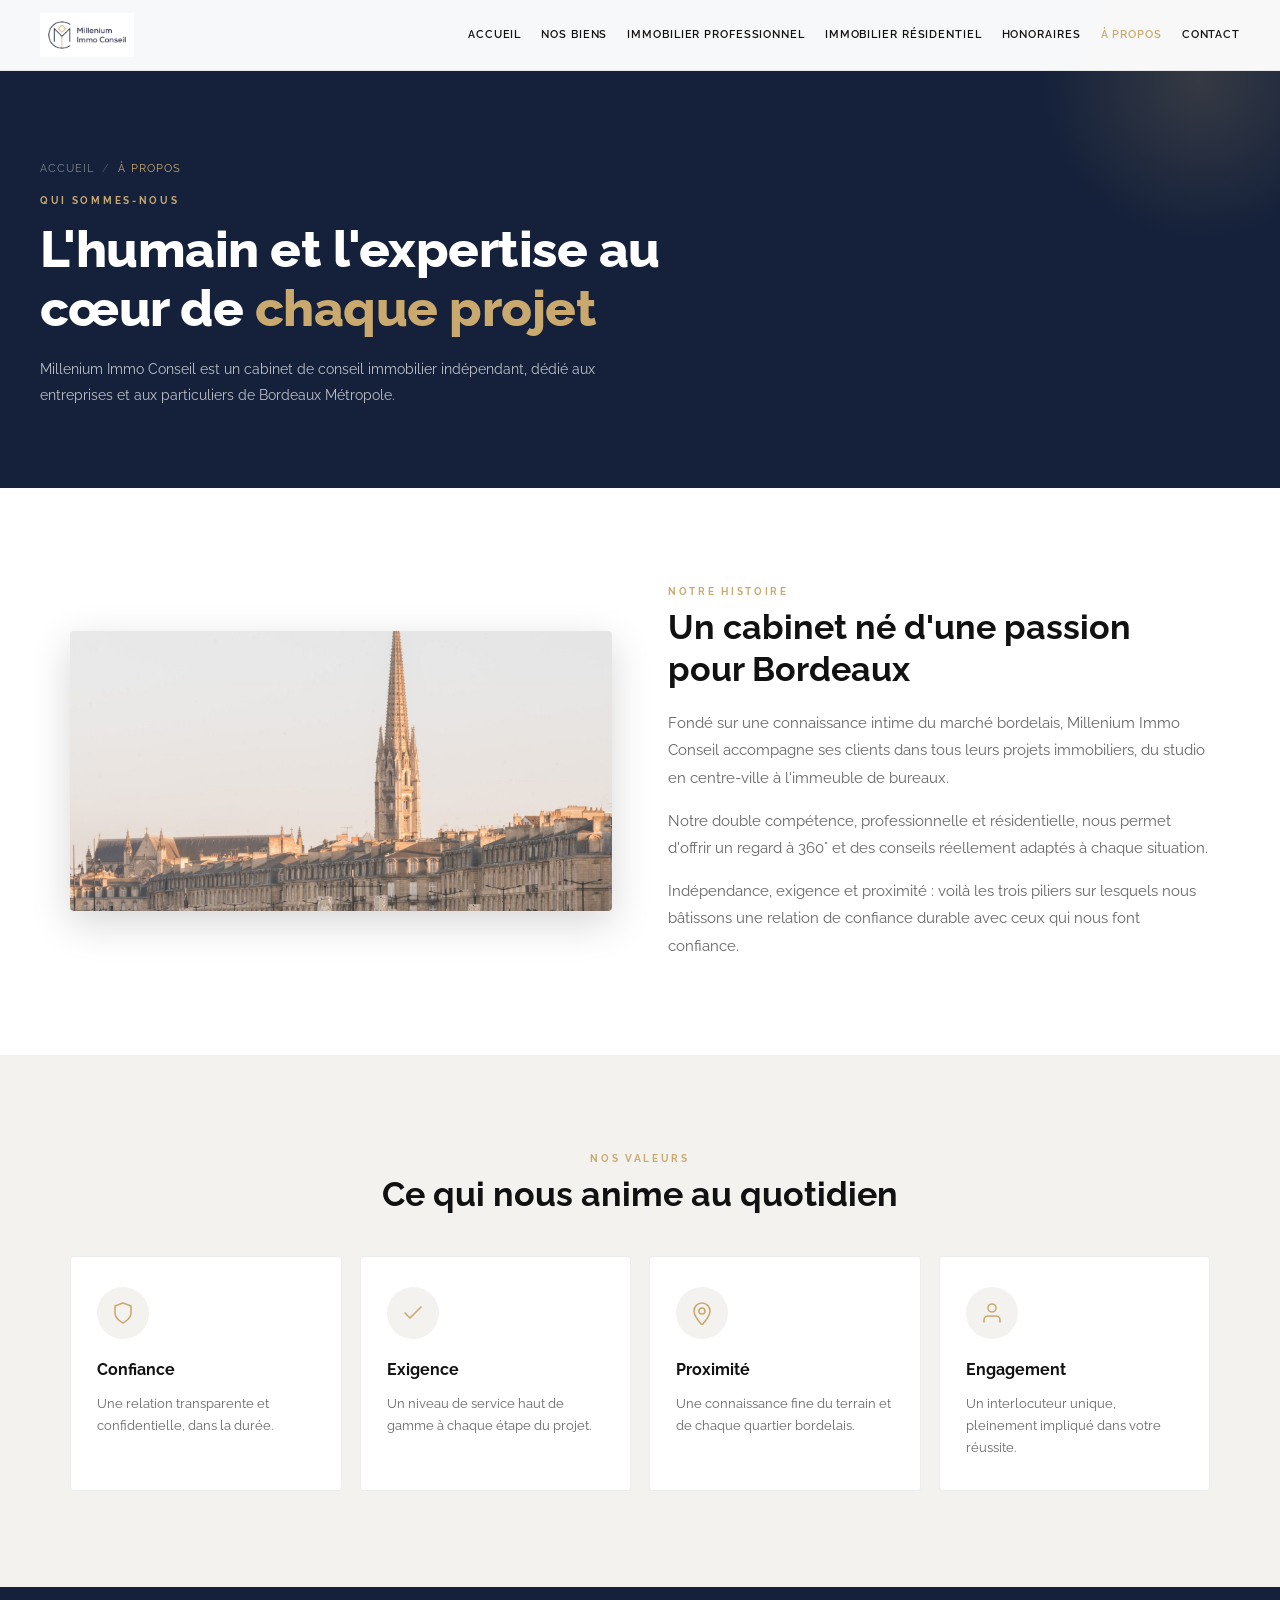
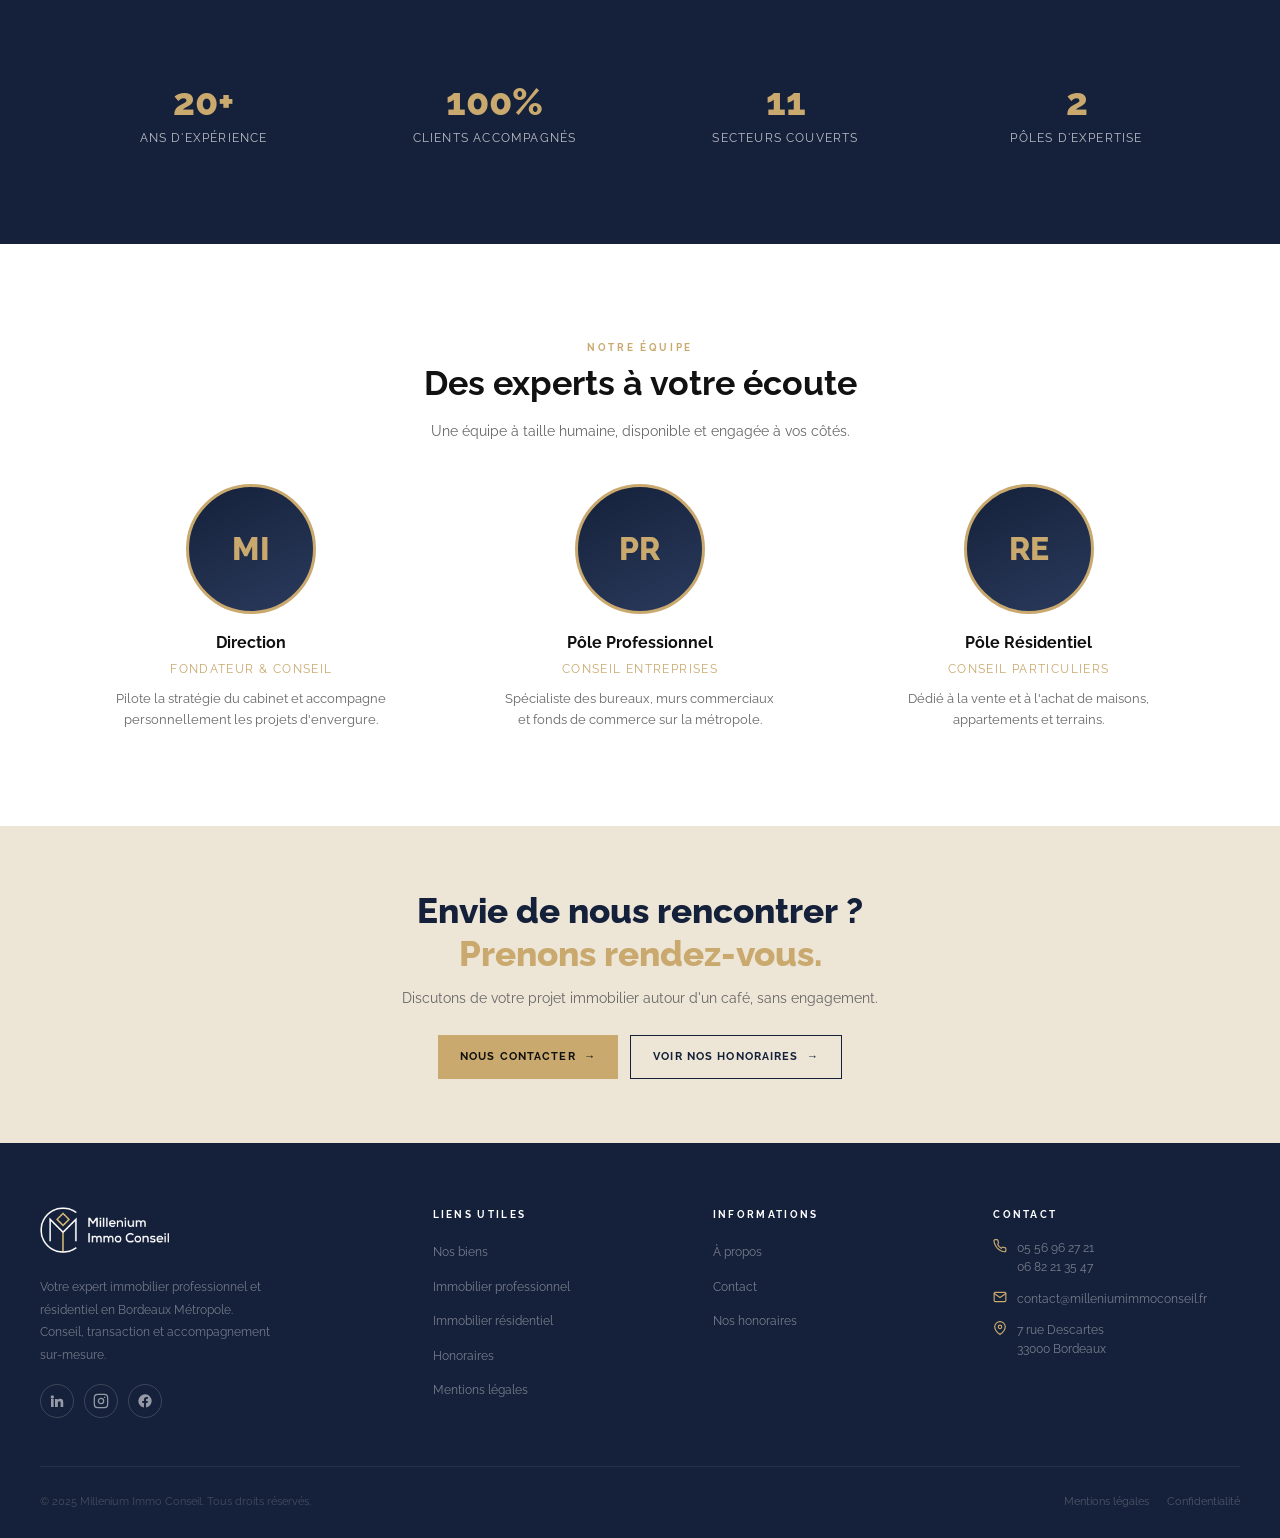
==== commit 338b69eb: "Déploie la carte interactive et corrige le barème d'honoraires La refonte de la carte des secteurs (" ====
--- a/a-propos.html
+++ b/a-propos.html
@@ -45,7 +45,7 @@
   <section class="section">
     <div class="container">
       <div class="split">
-        <div class="split-media" style="background-image:url('IMG/place-de-la-bourse-1.jpg');"></div>
+        <div class="split-media" style="background-image:url('IMG/bordeaux-miroir-deau.jpg');"></div>
         <div>
           <span class="eyebrow">Notre histoire</span>
           <h2 class="section-h2">Un cabinet né d'une passion pour Bordeaux</h2>
@@ -153,6 +153,17 @@
             <img src="IMG/logo-millenium-blanc.png" alt="Millenium Immo Conseil" class="f-logo" width="832" height="296" loading="lazy" decoding="async">
           </a>
           <p class="f-brand-desc">Votre expert immobilier professionnel et résidentiel en Bordeaux Métropole. Conseil, transaction et accompagnement sur-mesure.</p>
+          <div class="f-socials">
+            <a href="#" aria-label="Millenium Immo Conseil sur LinkedIn" target="_blank" rel="noopener noreferrer">
+              <svg viewBox="0 0 24 24" fill="currentColor" aria-hidden="true"><path d="M4.98 3.5a2.5 2.5 0 1 1 0 5 2.5 2.5 0 0 1 0-5zM3 9h4v12H3zM9 9h3.8v1.71h.05c.53-.95 1.83-1.96 3.77-1.96 4.03 0 4.78 2.5 4.78 5.76V21h-4v-5.6c0-1.34-.03-3.07-1.9-3.07-1.9 0-2.2 1.46-2.2 2.97V21H9z"/></svg>
+            </a>
+            <a href="#" aria-label="Millenium Immo Conseil sur Instagram" target="_blank" rel="noopener noreferrer">
+              <svg viewBox="0 0 24 24" fill="none" stroke="currentColor" stroke-width="1.9" stroke-linecap="round" stroke-linejoin="round" aria-hidden="true"><rect x="2" y="2" width="20" height="20" rx="5"/><circle cx="12" cy="12" r="4"/><circle cx="17.5" cy="6.5" r="1.1" fill="currentColor" stroke="none"/></svg>
+            </a>
+            <a href="#" aria-label="Millenium Immo Conseil sur Facebook" target="_blank" rel="noopener noreferrer">
+              <svg viewBox="0 0 24 24" fill="currentColor" aria-hidden="true"><path d="M22 12a10 10 0 1 0-11.56 9.88v-6.99H7.9V12h2.54V9.8c0-2.51 1.49-3.9 3.78-3.9 1.1 0 2.24.2 2.24.2v2.46h-1.26c-1.24 0-1.63.77-1.63 1.56V12h2.78l-.45 2.89h-2.33v6.99A10 10 0 0 0 22 12z"/></svg>
+            </a>
+          </div>
         </div>
         <div>
           <p class="f-col-title">Liens Utiles</p>
--- a/css/style.css
+++ b/css/style.css
@@ -510,6 +510,16 @@
 .fee-table tbody tr:hover { background: var(--light-bg); }
 .fee-table td:last-child { font-weight: 700; color: var(--gold); white-space: nowrap; }
 .fee-table-wrap { overflow-x: auto; border: 1px solid rgba(0,0,0,0.08); border-radius: 6px; }
+.fee-table td:last-child { vertical-align: top; }
+.fee-table .fee-note {
+  display: block;
+  margin-top: 3px;
+  font-size: 0.72rem;
+  font-weight: 400;
+  color: var(--gray);
+  letter-spacing: 0;
+  white-space: normal;
+}
 .note { font-size: 0.74rem; color: var(--gray); margin-top: 14px; line-height: 1.6; }
 
 /* ── ÉQUIPE / À PROPOS ──────────────────── */
@@ -745,3 +755,23 @@
 .admin-panel h3 { font-size: 1rem; font-weight: 700; margin-bottom: 20px; }
 .form-feedback.error { color: #B23A2E; }
 .hidden { display: none !important; }
+
+/* ── Réseaux sociaux (footer) ── */
+.f-socials { display: flex; gap: 10px; margin-top: 18px; }
+.f-socials a {
+  display: inline-flex;
+  align-items: center;
+  justify-content: center;
+  width: 34px;
+  height: 34px;
+  border-radius: 50%;
+  border: 1px solid rgba(255,255,255,0.16);
+  color: rgba(255,255,255,0.55);
+  transition: color 0.18s, border-color 0.18s, background 0.18s;
+}
+.f-socials a:hover {
+  color: #111;
+  background: var(--gold);
+  border-color: var(--gold);
+}
+.f-socials svg { width: 16px; height: 16px; }
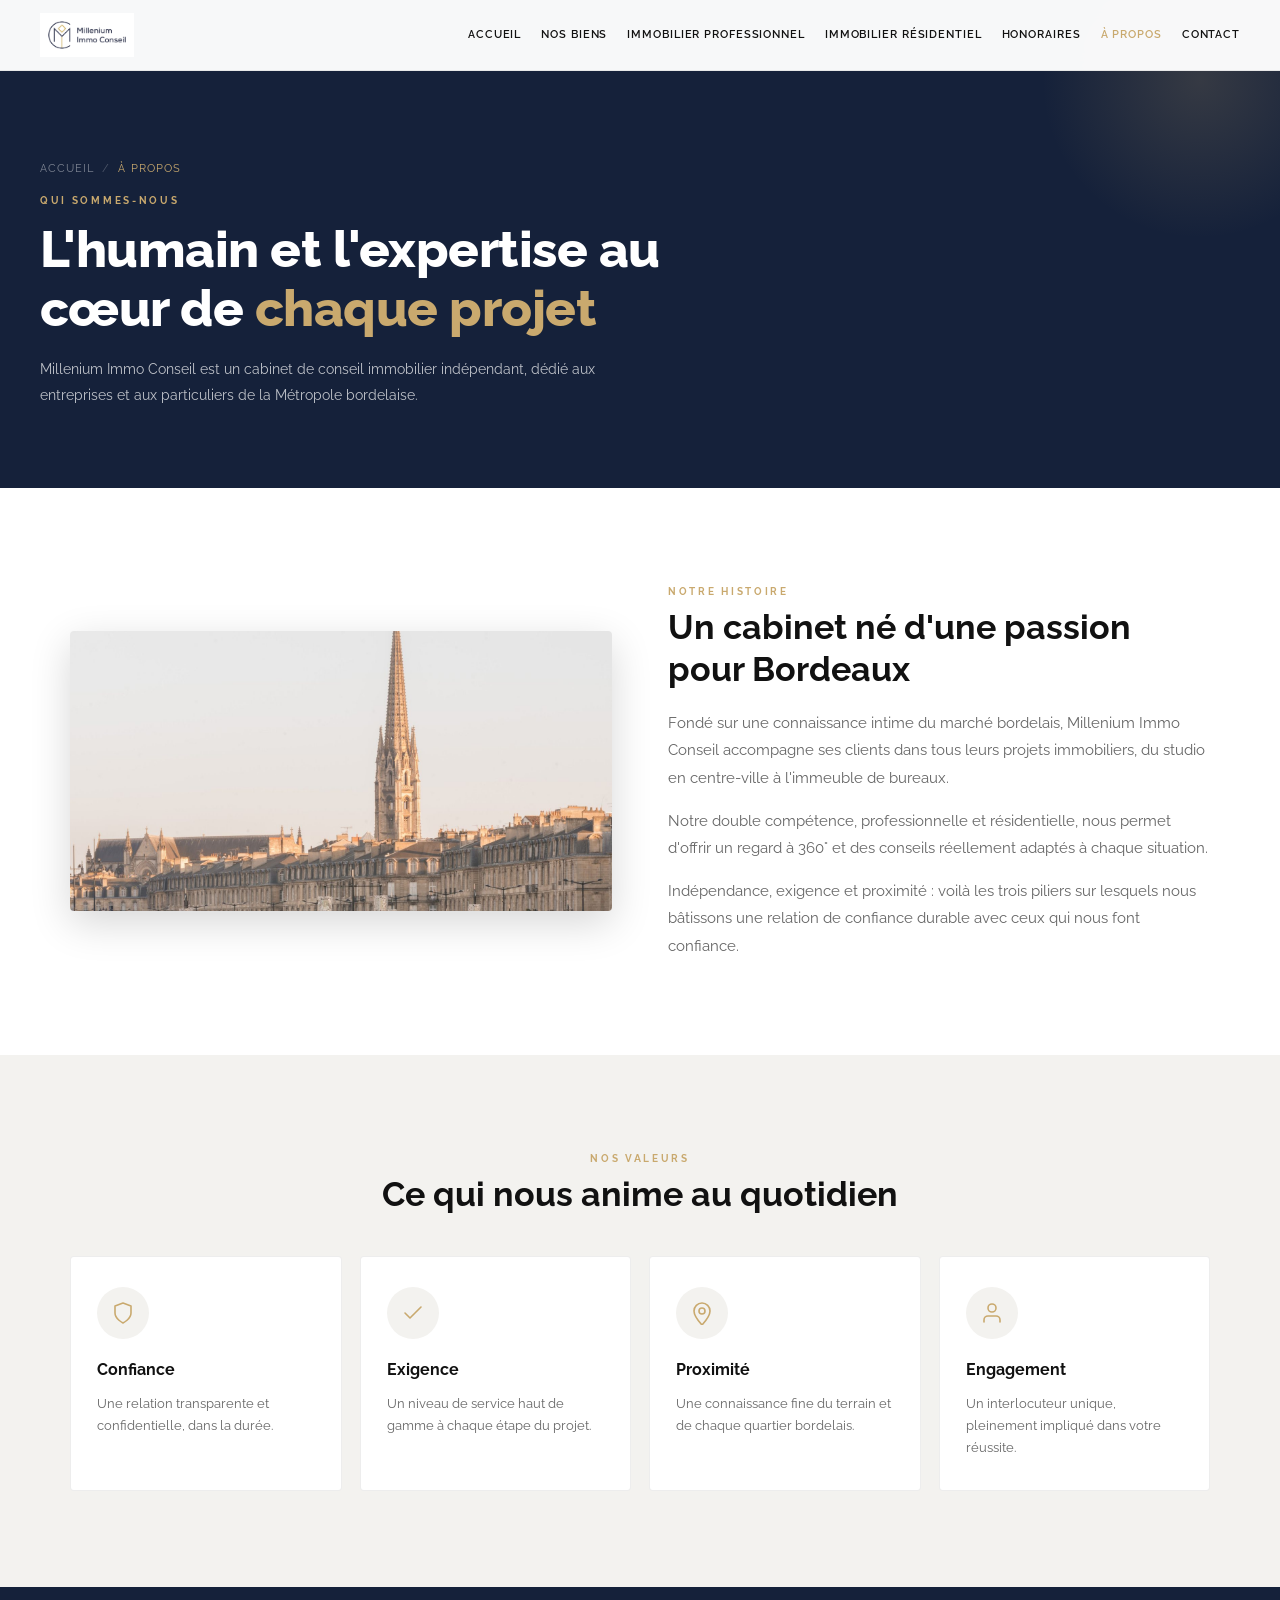
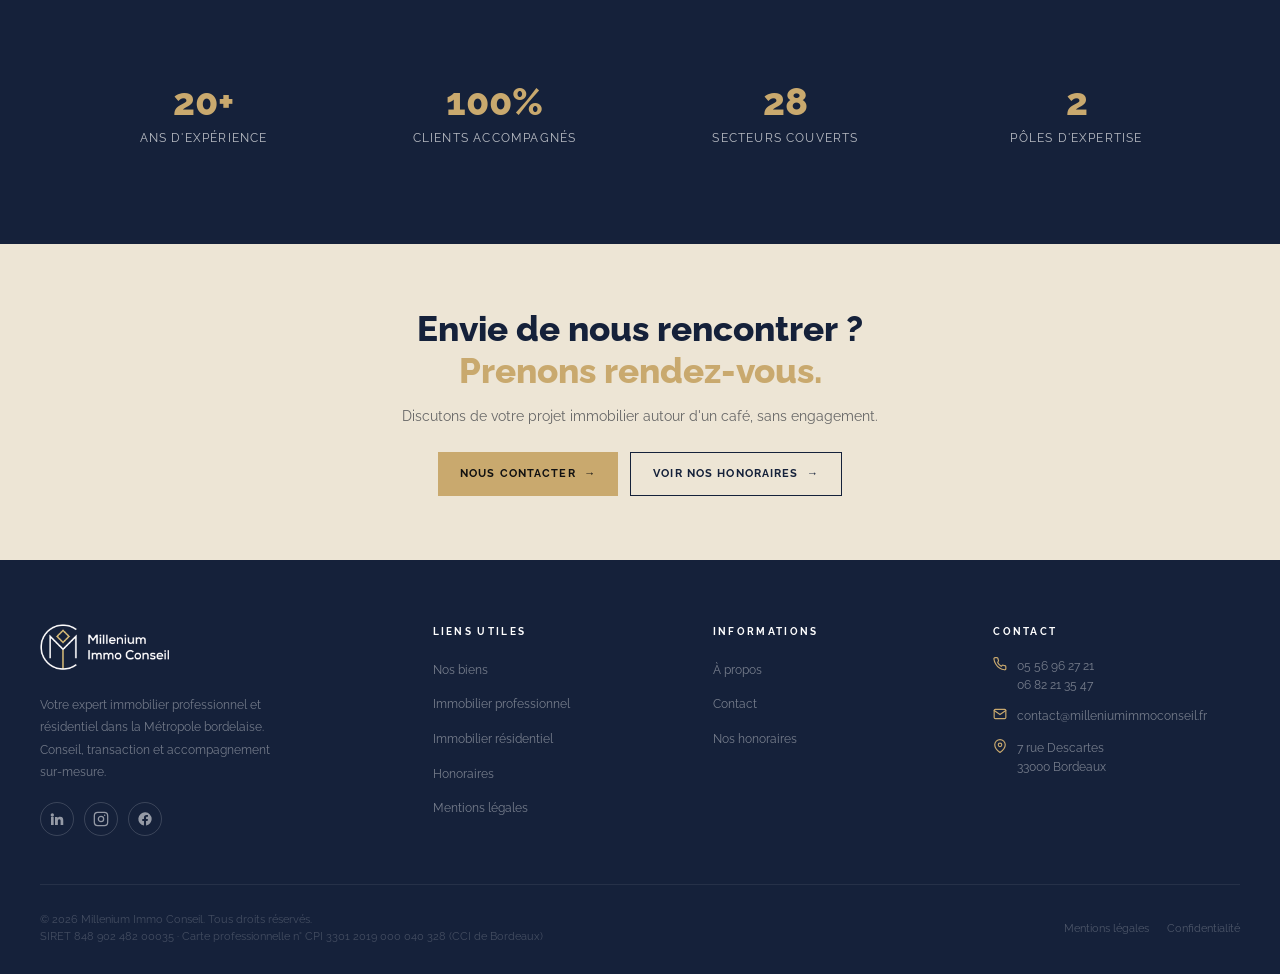
==== commit 0cb312eb: "Met à jour la métropole bordelaise, les secteurs, le footer et les CTA - Remplace "Bordeaux Métropol" ====
--- a/a-propos.html
+++ b/a-propos.html
@@ -4,7 +4,7 @@
   <meta charset="UTF-8">
   <meta name="viewport" content="width=device-width, initial-scale=1.0">
   <title>À Propos – Millenium Immo Conseil</title>
-  <meta name="description" content="Découvrez Millenium Immo Conseil : notre histoire, nos valeurs et notre équipe d'experts de l'immobilier à Bordeaux Métropole.">
+  <meta name="description" content="Découvrez Millenium Immo Conseil : notre histoire, nos valeurs et notre équipe d'experts de l'immobilier dans la Métropole bordelaise.">
   <link rel="preconnect" href="https://fonts.googleapis.com">
   <link rel="preconnect" href="https://fonts.gstatic.com" crossorigin>
   <link href="https://fonts.googleapis.com/css2?family=Raleway:wght@300;400;500;600;700;800&display=swap" rel="stylesheet">
@@ -37,7 +37,7 @@
       </div>
       <span class="eyebrow">Qui sommes-nous</span>
       <h1>L'humain et l'expertise au cœur de <span class="gold">chaque projet</span></h1>
-      <p class="lead">Millenium Immo Conseil est un cabinet de conseil immobilier indépendant, dédié aux entreprises et aux particuliers de Bordeaux Métropole.</p>
+      <p class="lead">Millenium Immo Conseil est un cabinet de conseil immobilier indépendant, dédié aux entreprises et aux particuliers de la Métropole bordelaise.</p>
     </div>
   </section>
 
@@ -97,39 +97,8 @@
       <div class="stats">
         <div class="stat"><div class="num">20+</div><div class="label">Ans d'expérience</div></div>
         <div class="stat"><div class="num">100%</div><div class="label">Clients accompagnés</div></div>
-        <div class="stat"><div class="num">11</div><div class="label">Secteurs couverts</div></div>
+        <div class="stat"><div class="num">28</div><div class="label">Secteurs couverts</div></div>
         <div class="stat"><div class="num">2</div><div class="label">Pôles d'expertise</div></div>
-      </div>
-    </div>
-  </section>
-
-  <!-- ══════════ ÉQUIPE ══════════ -->
-  <section class="section">
-    <div class="container">
-      <div class="section-head">
-        <span class="eyebrow">Notre équipe</span>
-        <h2 class="section-h2">Des experts à votre écoute</h2>
-        <p>Une équipe à taille humaine, disponible et engagée à vos côtés.</p>
-      </div>
-      <div class="team-grid cols-3">
-        <div class="team-card">
-          <div class="team-photo">MI</div>
-          <h3>Direction</h3>
-          <div class="role">Fondateur &amp; Conseil</div>
-          <p>Pilote la stratégie du cabinet et accompagne personnellement les projets d'envergure.</p>
-        </div>
-        <div class="team-card">
-          <div class="team-photo">PR</div>
-          <h3>Pôle Professionnel</h3>
-          <div class="role">Conseil entreprises</div>
-          <p>Spécialiste des bureaux, murs commerciaux et fonds de commerce sur la métropole.</p>
-        </div>
-        <div class="team-card">
-          <div class="team-photo">RE</div>
-          <h3>Pôle Résidentiel</h3>
-          <div class="role">Conseil particuliers</div>
-          <p>Dédié à la vente et à l'achat de maisons, appartements et terrains.</p>
-        </div>
       </div>
     </div>
   </section>
@@ -152,16 +121,16 @@
           <a href="index.html" class="f-logo-link" aria-label="Millenium Immo Conseil – accueil">
             <img src="IMG/logo-millenium-blanc.png" alt="Millenium Immo Conseil" class="f-logo" width="832" height="296" loading="lazy" decoding="async">
           </a>
-          <p class="f-brand-desc">Votre expert immobilier professionnel et résidentiel en Bordeaux Métropole. Conseil, transaction et accompagnement sur-mesure.</p>
+          <p class="f-brand-desc">Votre expert immobilier professionnel et résidentiel dans la Métropole bordelaise. Conseil, transaction et accompagnement sur-mesure.</p>
           <div class="f-socials">
             <a href="#" aria-label="Millenium Immo Conseil sur LinkedIn" target="_blank" rel="noopener noreferrer">
-              <svg viewBox="0 0 24 24" fill="currentColor" aria-hidden="true"><path d="M4.98 3.5a2.5 2.5 0 1 1 0 5 2.5 2.5 0 0 1 0-5zM3 9h4v12H3zM9 9h3.8v1.71h.05c.53-.95 1.83-1.96 3.77-1.96 4.03 0 4.78 2.5 4.78 5.76V21h-4v-5.6c0-1.34-.03-3.07-1.9-3.07-1.9 0-2.2 1.46-2.2 2.97V21H9z"/></svg>
+              <svg width="16" height="16" viewBox="0 0 24 24" fill="currentColor" aria-hidden="true"><path d="M4.98 3.5a2.5 2.5 0 1 1 0 5 2.5 2.5 0 0 1 0-5zM3 9h4v12H3zM9 9h3.8v1.71h.05c.53-.95 1.83-1.96 3.77-1.96 4.03 0 4.78 2.5 4.78 5.76V21h-4v-5.6c0-1.34-.03-3.07-1.9-3.07-1.9 0-2.2 1.46-2.2 2.97V21H9z"/></svg>
             </a>
             <a href="#" aria-label="Millenium Immo Conseil sur Instagram" target="_blank" rel="noopener noreferrer">
-              <svg viewBox="0 0 24 24" fill="none" stroke="currentColor" stroke-width="1.9" stroke-linecap="round" stroke-linejoin="round" aria-hidden="true"><rect x="2" y="2" width="20" height="20" rx="5"/><circle cx="12" cy="12" r="4"/><circle cx="17.5" cy="6.5" r="1.1" fill="currentColor" stroke="none"/></svg>
+              <svg width="16" height="16" viewBox="0 0 24 24" fill="none" stroke="currentColor" stroke-width="1.9" stroke-linecap="round" stroke-linejoin="round" aria-hidden="true"><rect x="2" y="2" width="20" height="20" rx="5"/><circle cx="12" cy="12" r="4"/><circle cx="17.5" cy="6.5" r="1.1" fill="currentColor" stroke="none"/></svg>
             </a>
             <a href="#" aria-label="Millenium Immo Conseil sur Facebook" target="_blank" rel="noopener noreferrer">
-              <svg viewBox="0 0 24 24" fill="currentColor" aria-hidden="true"><path d="M22 12a10 10 0 1 0-11.56 9.88v-6.99H7.9V12h2.54V9.8c0-2.51 1.49-3.9 3.78-3.9 1.1 0 2.24.2 2.24.2v2.46h-1.26c-1.24 0-1.63.77-1.63 1.56V12h2.78l-.45 2.89h-2.33v6.99A10 10 0 0 0 22 12z"/></svg>
+              <svg width="16" height="16" viewBox="0 0 24 24" fill="currentColor" aria-hidden="true"><path d="M22 12a10 10 0 1 0-11.56 9.88v-6.99H7.9V12h2.54V9.8c0-2.51 1.49-3.9 3.78-3.9 1.1 0 2.24.2 2.24.2v2.46h-1.26c-1.24 0-1.63.77-1.63 1.56V12h2.78l-.45 2.89h-2.33v6.99A10 10 0 0 0 22 12z"/></svg>
             </a>
           </div>
         </div>
@@ -200,7 +169,7 @@
         </div>
       </div>
       <div class="footer-bottom">
-        <span>© 2025 Millenium Immo Conseil. Tous droits réservés.</span>
+        <span>© 2026 Millenium Immo Conseil. Tous droits réservés.<br>SIRET 848&nbsp;902&nbsp;482&nbsp;00035 · Carte professionnelle n°&nbsp;CPI 3301 2019 000 040 328 (CCI de Bordeaux)</span>
         <div class="footer-bottom-links">
           <a href="mentions-legales.html">Mentions légales</a>
           <a href="mentions-legales.html">Confidentialité</a>
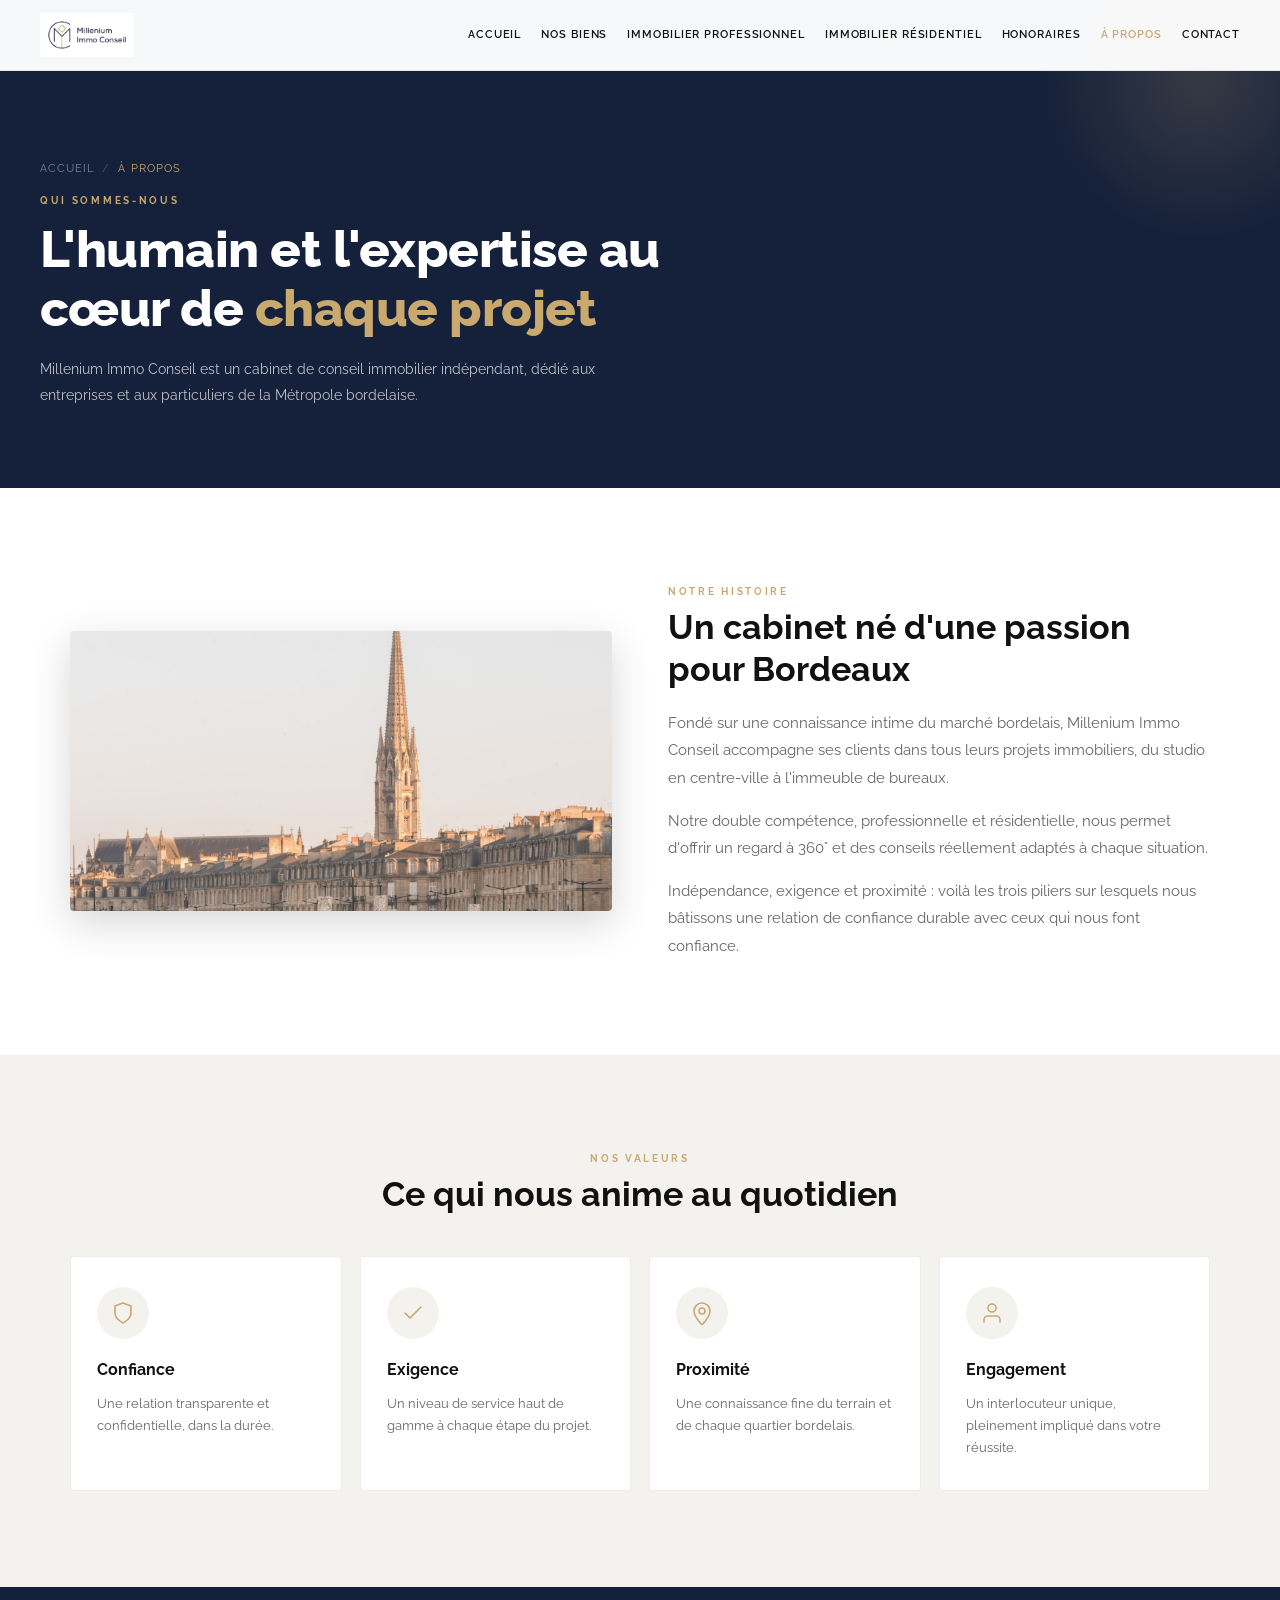
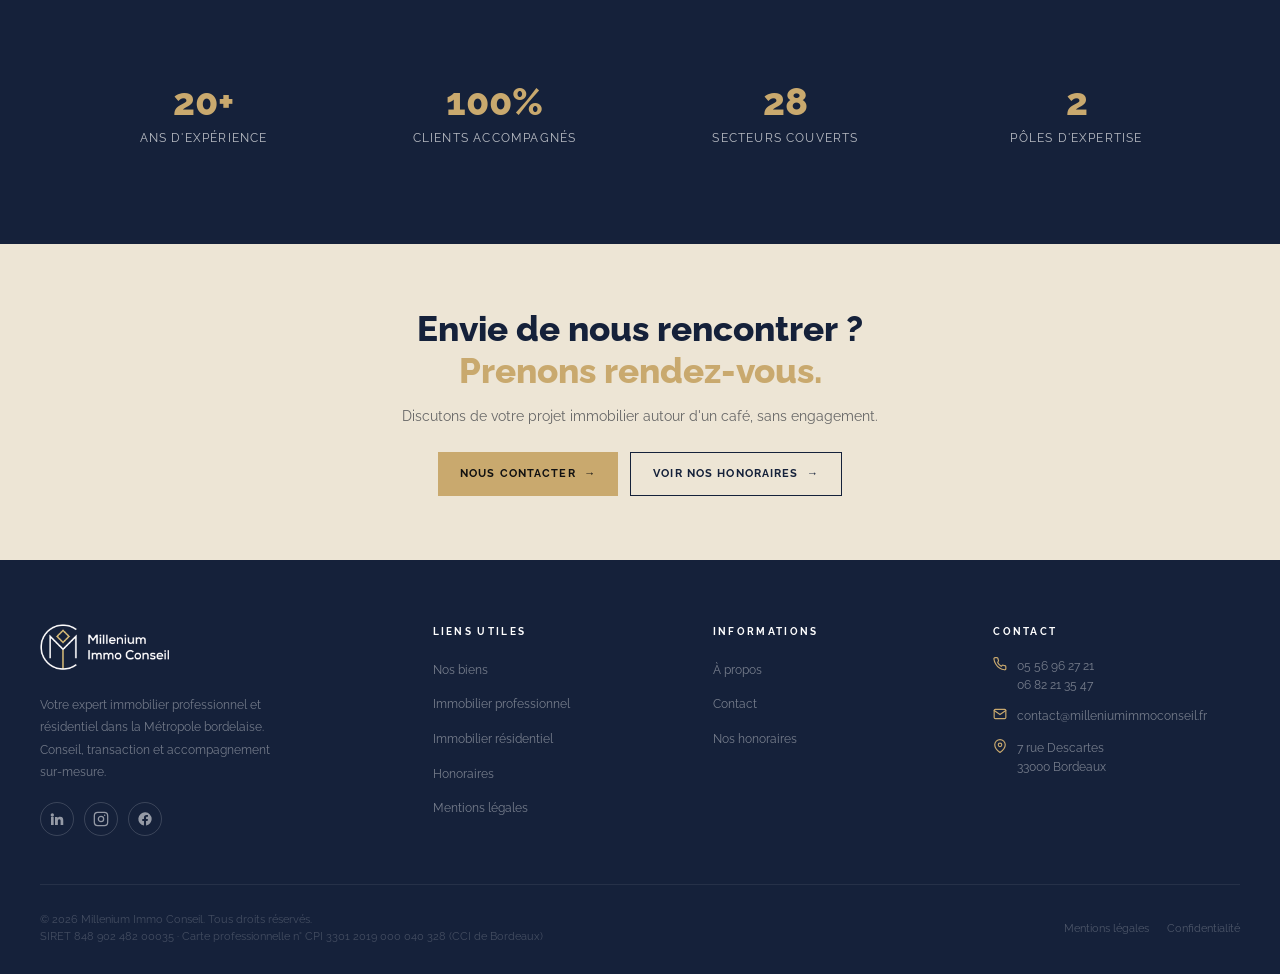
==== commit dde61d7c: "Supprime la carte des secteurs et ajoute le logo en AVIF Co-Authored-By: Claude Sonnet 5.5 <noreply@" ====
--- a/a-propos.html
+++ b/a-propos.html
@@ -15,7 +15,7 @@
   <!-- ══════════ HEADER ══════════ -->
   <header>
     <div class="header-inner">
-      <a href="index.html" class="logo"><img src="IMG/Logo_MilleniumImmoConseil.jpg" alt="Millenium Immo Conseil"></a>
+      <a href="index.html" class="logo"><picture><source srcset="IMG/Logo_MilleniumImmoConseil.avif" type="image/avif"><img src="IMG/Logo_MilleniumImmoConseil.jpg" alt="Millenium Immo Conseil"></picture></a>
       <button class="nav-toggle" id="navToggle" aria-label="Ouvrir le menu"><span></span><span></span><span></span></button>
       <nav class="main-nav" id="mainNav">
         <a href="index.html">Accueil</a>
--- a/css/style.css
+++ b/css/style.css
@@ -775,3 +775,18 @@
   border-color: var(--gold);
 }
 .f-socials svg { width: 16px; height: 16px; }
+
+/* ── Réalisations (vendus / à la vente) ── */
+.reals-block + .reals-block { margin-top: 48px; }
+.reals-title { font-size: 1.15rem; font-weight: 700; color: var(--navy); margin-bottom: 18px; text-align: center; }
+.reals-grid { display: grid; grid-template-columns: repeat(auto-fit, minmax(240px, 1fr)); gap: 22px; max-width: 820px; margin: 0 auto; }
+.real-card { background: var(--white); border-radius: 10px; overflow: hidden; box-shadow: 0 4px 20px rgba(21,33,58,0.08); }
+.real-photo { position: relative; aspect-ratio: 4 / 3; background-size: cover; background-position: center; }
+.real-photo::after { content: ''; position: absolute; inset: 0; background: linear-gradient(to top, rgba(21,33,58,0.45), rgba(21,33,58,0) 55%); }
+.real-badge { position: absolute; top: 14px; left: 14px; z-index: 1; background: var(--gold); color: var(--navy); font-size: 0.7rem; font-weight: 800; letter-spacing: 0.12em; padding: 5px 12px; border-radius: 3px; }
+.real-badge.sale { background: var(--navy); color: var(--white); }
+.real-logo { position: absolute; right: 12px; bottom: 12px; z-index: 1; height: 28px; width: auto; opacity: 0.95; }
+.real-body { padding: 16px 20px 20px; }
+.real-body h3 { font-size: 1rem; font-weight: 700; color: var(--navy); }
+.real-body p { font-size: 0.85rem; color: #6b7280; margin-top: 2px; }
+.reals-more { text-align: center; margin-top: 24px; }
